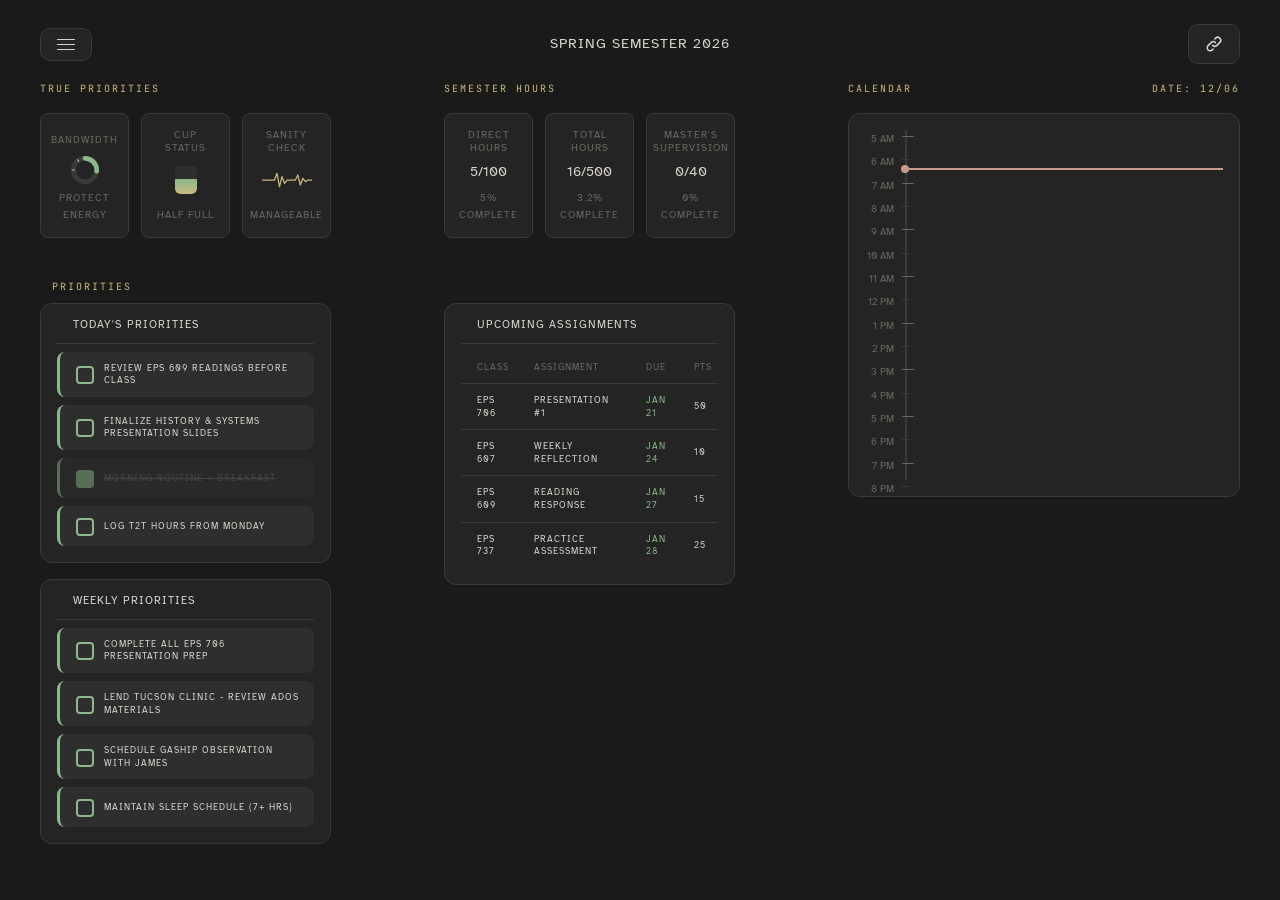
==== index.html @ 90d67e5c "Refactor to modular CSS/JS" ====
<!DOCTYPE html>
<html lang="en">
<head>
  <meta charset="UTF-8">
  <meta name="viewport" content="width=device-width, initial-scale=1.0">
  <title>Spring 2026 Dashboard</title>
  <link rel="preconnect" href="https://fonts.googleapis.com">
  <link rel="preconnect" href="https://fonts.gstatic.com" crossorigin>
  <link href="https://fonts.googleapis.com/css2?family=Atkinson+Hyperlegible:wght@400;700&family=JetBrains+Mono:wght@400;500&display=swap" rel="stylesheet">
  
  <!-- Modular CSS -->
  <link rel="stylesheet" href="css/variables.css">
  <link rel="stylesheet" href="css/base.css">
  <link rel="stylesheet" href="css/grid.css">
  <link rel="stylesheet" href="css/components.css">
  <link rel="stylesheet" href="css/calendar.css">
  <link rel="stylesheet" href="css/hours.css">
  <link rel="stylesheet" href="css/bandwidth.css">
</head>
<body>
  <div class="container">

    <!-- ==================== OVERVIEW PANEL ==================== -->
    <div id="overview" class="view-panel active">
      <div class="overview-grid">
        
        <!-- Row 1: Navigation -->
        <nav class="nav-container grid-overview-btn">
          <button class="hamburger-btn" id="menuBtn">
            <div class="hamburger-icon">
              <span></span>
              <span></span>
              <span></span>
            </div>
          </button>
          <div class="dropdown-menu" id="dropdownMenu">
            <button class="dropdown-item active" data-view="overview">Overview</button>
            <button class="dropdown-item" data-view="hours">T2T Log</button>
            <button class="dropdown-item" data-view="calendar">This Week</button>
            <button class="dropdown-item" data-view="semester">Full Semester</button>
            <button class="dropdown-item" data-view="deadlines">Deadlines</button>
            <button class="dropdown-item" data-view="bandwidth">Bandwidth</button>
          </div>
        </nav>

        <!-- Row 1: Header -->
        <div class="grid-header-info">
          <div class="header-title">Spring Semester 2026</div>
        </div>

        <!-- Row 1: Quick Links -->
        <div class="quick-links-container grid-quick-links">
          <button class="quick-links-btn" id="quickLinksBtn">
            <svg fill="none" stroke="currentColor" viewBox="0 0 24 24"><path stroke-linecap="round" stroke-linejoin="round" stroke-width="2" d="M13.828 10.172a4 4 0 00-5.656 0l-4 4a4 4 0 105.656 5.656l1.102-1.101m-.758-4.899a4 4 0 005.656 0l4-4a4 4 0 00-5.656-5.656l-1.1 1.1"></path></svg>
          </button>
          <div class="quick-links-dropdown" id="quickLinksDropdown">
            <a href="https://app.time2track.com/" target="_blank" class="quick-link-item">
              <svg fill="none" stroke="currentColor" viewBox="0 0 24 24"><path stroke-linecap="round" stroke-linejoin="round" stroke-width="2" d="M12 8v4l3 3m6-3a9 9 0 11-18 0 9 9 0 0118 0z"></path></svg>
              Time2Track
            </a>
            <a href="https://valt.ac.nau.edu/login" target="_blank" class="quick-link-item">
              <svg fill="none" stroke="currentColor" viewBox="0 0 24 24"><path stroke-linecap="round" stroke-linejoin="round" stroke-width="2" d="M15 10l4.553-2.276A1 1 0 0121 8.618v6.764a1 1 0 01-1.447.894L15 14M5 18h8a2 2 0 002-2V8a2 2 0 00-2-2H5a2 2 0 00-2 2v8a2 2 0 002 2z"></path></svg>
              Valt
            </a>
            <a href="https://in.nau.edu/lms/" target="_blank" class="quick-link-item">
              <svg fill="none" stroke="currentColor" viewBox="0 0 24 24"><path stroke-linecap="round" stroke-linejoin="round" stroke-width="2" d="M12 6.253v13m0-13C10.832 5.477 9.246 5 7.5 5S4.168 5.477 3 6.253v13C4.168 18.477 5.754 18 7.5 18s3.332.477 4.5 1.253m0-13C13.168 5.477 14.754 5 16.5 5c1.747 0 3.332.477 4.5 1.253v13C19.832 18.477 18.247 18 16.5 18c-1.746 0-3.332.477-4.5 1.253"></path></svg>
              Canvas
            </a>
            <a href="https://calendar.google.com/calendar/u/0/r" target="_blank" class="quick-link-item">
              <svg fill="none" stroke="currentColor" viewBox="0 0 24 24"><path stroke-linecap="round" stroke-linejoin="round" stroke-width="2" d="M8 7V3m8 4V3m-9 8h10M5 21h14a2 2 0 002-2V7a2 2 0 00-2-2H5a2 2 0 00-2 2v12a2 2 0 002 2z"></path></svg>
              Calendar
            </a>
          </div>
        </div>

        <!-- Row 2: True Priorities Label -->
        <div class="grid-priorities-label">
          <div class="priorities-label">True Priorities</div>
        </div>

        <!-- Row 3: True Priorities Cards -->
        <div class="grid-priorities-cards">
          <div class="stat-card">
            <div class="stat-label">Bandwidth</div>
            <div class="stat-content">
              <div class="bandwidth-donut">
                <svg viewBox="0 0 36 36">
                  <circle class="donut-bg" cx="18" cy="18" r="15"></circle>
                  <circle class="donut-fill low" cx="18" cy="18" r="15" stroke-dasharray="25, 100"></circle>
                  <line class="donut-tick-yellow" x1="18" y1="1" x2="18" y2="5" transform="rotate(0, 18, 18)"></line>
                  <line class="donut-tick-red" x1="18" y1="1" x2="18" y2="5" transform="rotate(54, 18, 18)"></line>
                </svg>
              </div>
            </div>
            <div class="stat-subtext">Protect energy</div>
          </div>
          <div class="stat-card">
            <div class="stat-label">Cup Status</div>
            <div class="stat-content">
              <div class="cup-container">
                <div class="cup-graphic">
                  <div class="cup-steam">
                    <div class="steam-line"></div>
                    <div class="steam-line"></div>
                    <div class="steam-line"></div>
                  </div>
                  <div class="cup-fill medium"></div>
                </div>
              </div>
            </div>
            <div class="stat-subtext">Half full</div>
          </div>
          <div class="stat-card">
            <div class="stat-label">Sanity Check</div>
            <div class="stat-content">
              <div class="pulse-container">
                <svg class="pulse-line stretched" viewBox="0 0 60 24">
                  <polyline class="pulse-path" points="0,12 10,12 15,12 18,4 21,20 24,8 27,16 30,12 35,12 40,12 43,6 46,18 49,10 52,14 55,12 60,12"></polyline>
                </svg>
              </div>
            </div>
            <div class="stat-subtext">Manageable</div>
          </div>
        </div>

        <!-- Calendar Label -->
        <div class="grid-calendar-label">
          <div class="priorities-label">Calendar</div>
        </div>

        <!-- Date Label (dynamic) -->
        <div class="grid-date-label">
          <div class="priorities-label" id="currentDateLabel">Date: --/--</div>
        </div>

        <!-- Calendar (dynamic events) -->
        <div class="grid-today-schedule today-schedule">
          <div class="timeline" id="calendarTimeline">
            <div class="time-slot major" style="top: 0%;"><span class="time-label">5 AM</span><div class="time-tick"></div></div>
            <div class="time-slot" style="top: 6.67%;"><span class="time-label">6 AM</span><div class="time-tick"></div></div>
            <div class="time-slot major" style="top: 13.33%;"><span class="time-label">7 AM</span><div class="time-tick"></div></div>
            <div class="time-slot" style="top: 20%;"><span class="time-label">8 AM</span><div class="time-tick"></div></div>
            <div class="time-slot major" style="top: 26.67%;"><span class="time-label">9 AM</span><div class="time-tick"></div></div>
            <div class="time-slot" style="top: 33.33%;"><span class="time-label">10 AM</span><div class="time-tick"></div></div>
            <div class="time-slot major" style="top: 40%;"><span class="time-label">11 AM</span><div class="time-tick"></div></div>
            <div class="time-slot" style="top: 46.67%;"><span class="time-label">12 PM</span><div class="time-tick"></div></div>
            <div class="time-slot major" style="top: 53.33%;"><span class="time-label">1 PM</span><div class="time-tick"></div></div>
            <div class="time-slot" style="top: 60%;"><span class="time-label">2 PM</span><div class="time-tick"></div></div>
            <div class="time-slot major" style="top: 66.67%;"><span class="time-label">3 PM</span><div class="time-tick"></div></div>
            <div class="time-slot" style="top: 73.33%;"><span class="time-label">4 PM</span><div class="time-tick"></div></div>
            <div class="time-slot major" style="top: 80%;"><span class="time-label">5 PM</span><div class="time-tick"></div></div>
            <div class="time-slot" style="top: 86.67%;"><span class="time-label">6 PM</span><div class="time-tick"></div></div>
            <div class="time-slot major" style="top: 93.33%;"><span class="time-label">7 PM</span><div class="time-tick"></div></div>
            <div class="time-slot" style="top: 100%;"><span class="time-label">8 PM</span><div class="time-tick"></div></div>
            <!-- Current time indicator -->
            <div class="current-time-indicator" id="currentTimeIndicator" style="display: none;">
              <div class="time-indicator-dot"></div>
              <div class="time-indicator-line"></div>
            </div>
            <!-- Events rendered dynamically -->
            <div id="calendarEvents"></div>
          </div>
        </div>

        <!-- Row 3: Semester Hours Label -->
        <div class="grid-hours-label">
          <div class="hours-label">Semester Hours</div>
        </div>

        <!-- Row 4: Semester Hours Cards -->
        <div class="grid-hours-cards">
          <div class="stat-card">
            <div class="stat-label">Direct Hours</div>
            <div class="stat-content">
              <div class="stat-value" id="directHoursValue">5/100</div>
            </div>
            <div class="stat-subtext">5% complete</div>
          </div>
          <div class="stat-card">
            <div class="stat-label">Total Hours</div>
            <div class="stat-content">
              <div class="stat-value" id="totalHoursValue">16/500</div>
            </div>
            <div class="stat-subtext">3.2% complete</div>
          </div>
          <div class="stat-card">
            <div class="stat-label">Master's Supervision</div>
            <div class="stat-content">
              <div class="stat-value" id="supervisionHoursValue">0/40</div>
            </div>
            <div class="stat-subtext">0% complete</div>
          </div>
        </div>

        <!-- Row 6: Priorities Section Label -->
        <div class="grid-priorities-section-label">
          <div class="priorities-section-label">PRIORITIES</div>
        </div>

        <!-- Row 7: Today's Priorities -->
        <div class="grid-today-priorities">
          <section class="section">
            <div class="section-header">
              <h2 class="section-title">Today's Priorities</h2>
            </div>
            <div class="priority-list">
              <div class="priority-item">
                <div class="priority-checkbox"></div>
                <div class="priority-text">Review EPS 609 readings before class</div>
              </div>
              <div class="priority-item">
                <div class="priority-checkbox"></div>
                <div class="priority-text">Finalize History & Systems presentation slides</div>
              </div>
              <div class="priority-item completed">
                <div class="priority-checkbox"></div>
                <div class="priority-text">Morning routine + breakfast</div>
              </div>
              <div class="priority-item">
                <div class="priority-checkbox"></div>
                <div class="priority-text">Log T2T hours from Monday</div>
              </div>
            </div>
          </section>
        </div>

        <!-- Row 7: Upcoming Assignments -->
        <div class="grid-upcoming">
          <section class="section">
            <div class="section-header">
              <h2 class="section-title">Upcoming Assignments</h2>
            </div>
            <table class="assignments-table">
              <thead>
                <tr>
                  <th>Class</th>
                  <th>Assignment</th>
                  <th>Due</th>
                  <th>Pts</th>
                </tr>
              </thead>
              <tbody>
                <tr>
                  <td><span class="assignment-class">EPS 706</span></td>
                  <td><span class="assignment-name">Presentation #1</span></td>
                  <td><span class="assignment-due">Jan 21</span></td>
                  <td><span class="assignment-points">50</span></td>
                </tr>
                <tr>
                  <td><span class="assignment-class">EPS 607</span></td>
                  <td><span class="assignment-name">Weekly Reflection</span></td>
                  <td><span class="assignment-due">Jan 24</span></td>
                  <td><span class="assignment-points">10</span></td>
                </tr>
                <tr>
                  <td><span class="assignment-class">EPS 609</span></td>
                  <td><span class="assignment-name">Reading Response</span></td>
                  <td><span class="assignment-due">Jan 27</span></td>
                  <td><span class="assignment-points">15</span></td>
                </tr>
                <tr>
                  <td><span class="assignment-class">EPS 737</span></td>
                  <td><span class="assignment-name">Practice Assessment</span></td>
                  <td><span class="assignment-due">Jan 28</span></td>
                  <td><span class="assignment-points">25</span></td>
                </tr>
              </tbody>
            </table>
          </section>
        </div>

        <!-- Row 8: Weekly Priorities -->
        <div class="grid-weekly">
          <section class="section">
            <div class="section-header">
              <h2 class="section-title">Weekly Priorities</h2>
            </div>
            <div class="priority-list">
              <div class="priority-item weekly">
                <div class="priority-checkbox weekly"></div>
                <div class="priority-text">Complete all EPS 706 presentation prep</div>
              </div>
              <div class="priority-item weekly">
                <div class="priority-checkbox weekly"></div>
                <div class="priority-text">LEND Tucson clinic - review ADOS materials</div>
              </div>
              <div class="priority-item weekly">
                <div class="priority-checkbox weekly"></div>
                <div class="priority-text">Schedule GAship observation with James</div>
              </div>
              <div class="priority-item weekly">
                <div class="priority-checkbox weekly"></div>
                <div class="priority-text">Maintain sleep schedule (7+ hrs)</div>
              </div>
            </div>
          </section>
        </div>

      </div>
    </div>

    <!-- ==================== HOURS PANEL ==================== -->
    <div id="hours" class="view-panel">
      <section class="section">
        <div class="section-header">
          <h2 class="section-title">Time2Track Hours Log</h2>
          <a href="https://app.time2track.com/" target="_blank" class="section-action">Open Time2Track →</a>
        </div>

        <div class="hours-summary">
          <div class="hours-stat">
            <div class="hours-stat-value">13.00</div>
            <div class="hours-stat-label">Total Hours</div>
          </div>
          <div class="hours-stat">
            <div class="hours-stat-value">1.00</div>
            <div class="hours-stat-label">Intervention</div>
          </div>
          <div class="hours-stat">
            <div class="hours-stat-value">7.00</div>
            <div class="hours-stat-label">Support</div>
          </div>
          <div class="hours-stat">
            <div class="hours-stat-value">4.00</div>
            <div class="hours-stat-label">Assessment</div>
          </div>
          <div class="hours-stat">
            <div class="hours-stat-value">1.00</div>
            <div class="hours-stat-label">Supervision Received</div>
          </div>
        </div>

        <div class="hours-table-section">
          <h3 class="hours-table-title">By Treatment Setting</h3>
          <table class="hours-table">
            <thead>
              <tr>
                <th>Setting</th>
                <th>Intervention</th>
                <th>Support</th>
                <th>Assessment</th>
                <th>Supervision</th>
                <th>Total</th>
              </tr>
            </thead>
            <tbody>
              <tr>
                <td>Private Practice</td>
                <td>1.00</td>
                <td>1.00</td>
                <td>0.00</td>
                <td>0.00</td>
                <td>2.00</td>
              </tr>
              <tr>
                <td>IHD, NAU</td>
                <td>0.00</td>
                <td>6.00</td>
                <td>4.00</td>
                <td>1.00</td>
                <td>11.00</td>
              </tr>
              <tr class="totals-row">
                <td>Totals</td>
                <td>1.00</td>
                <td>7.00</td>
                <td>4.00</td>
                <td>1.00</td>
                <td>13.00</td>
              </tr>
            </tbody>
          </table>
        </div>

        <div class="hours-table-section">
          <h3 class="hours-table-title">By Placement</h3>
          <table class="hours-table">
            <thead>
              <tr>
                <th>Placement</th>
                <th>Intervention</th>
                <th>Support</th>
                <th>Assessment</th>
                <th>Supervision</th>
                <th>Total</th>
              </tr>
            </thead>
            <tbody>
              <tr>
                <td>EPS 740 @ Wellness PSI</td>
                <td>1.00</td>
                <td>1.00</td>
                <td>0.00</td>
                <td>0.00</td>
                <td>2.00</td>
              </tr>
              <tr>
                <td>EPS 608 @ IHD</td>
                <td>0.00</td>
                <td>6.00</td>
                <td>4.00</td>
                <td>1.00</td>
                <td>11.00</td>
              </tr>
              <tr class="totals-row">
                <td>Totals</td>
                <td>1.00</td>
                <td>7.00</td>
                <td>4.00</td>
                <td>1.00</td>
                <td>13.00</td>
              </tr>
            </tbody>
          </table>
        </div>

        <div class="hours-detail-grid">
          <div class="hours-detail-card">
            <h4>Intervention (1.00 hrs)</h4>
            <ul>
              <li>Individual Therapy: 1.00</li>
            </ul>
          </div>
          <div class="hours-detail-card">
            <h4>Support (7.00 hrs)</h4>
            <ul>
              <li>Clinical Writing/Progress Notes: 0.50</li>
              <li>Psych Assessment Scoring/Interp: 4.00</li>
              <li>Reading/Research/Preparation: 2.50</li>
            </ul>
          </div>
          <div class="hours-detail-card">
            <h4>Assessment (4.00 hrs)</h4>
            <ul>
              <li>Psychodiagnostic Test Admin: 4.00</li>
            </ul>
          </div>
          <div class="hours-detail-card">
            <h4>Supervision Received (1.00 hrs)</h4>
            <ul>
              <li>Individual - Licensed Psychologist: 1.00</li>
            </ul>
          </div>
        </div>

        <div class="hours-tags">
          <h3 class="hours-table-title">Hours by Tag</h3>
          <div class="tag-chips">
            <span class="tag-chip">Bayley-4: 1.00 hrs</span>
            <span class="tag-chip">ADOS-2: 2.00 hrs</span>
          </div>
        </div>
      </section>
    </div>

    <!-- ==================== CALENDAR PANEL ==================== -->
    <div id="calendar" class="view-panel">
      <section class="section">
        <div class="section-header">
          <h2 class="section-title">Typical Week</h2>
        </div>
        <div class="schedule-week">
          <div class="schedule-day">
            <div class="day-label">Mon</div>
            <div class="schedule-item clinical">
              <div class="schedule-item-time">8:30a-1:30p</div>
              <div class="schedule-item-title">CHC w/ Sherri</div>
            </div>
            <div class="schedule-item">
              <div class="schedule-item-time">4-6:30p</div>
              <div class="schedule-item-title">EPS 607</div>
            </div>
          </div>
          <div class="schedule-day">
            <div class="day-label">Tue</div>
            <div class="schedule-item">
              <div class="schedule-item-time">12:45-3:15p</div>
              <div class="schedule-item-title">EPS 737</div>
            </div>
            <div class="schedule-item clinical">
              <div class="schedule-item-time">4-5p</div>
              <div class="schedule-item-title">Client Session</div>
            </div>
          </div>
          <div class="schedule-day">
            <div class="day-label">Wed</div>
            <div class="schedule-item">
              <div class="schedule-item-time">9-11:30a</div>
              <div class="schedule-item-title">EPS 609</div>
            </div>
            <div class="schedule-item clinical">
              <div class="schedule-item-time">11:30a-1p</div>
              <div class="schedule-item-title">CHC w/ Sherri</div>
            </div>
            <div class="schedule-item">
              <div class="schedule-item-time">4-6:30p</div>
              <div class="schedule-item-title">EPS 706</div>
            </div>
          </div>
          <div class="schedule-day">
            <div class="day-label">Thu</div>
            <div class="schedule-item clinical">
              <div class="schedule-item-time">2-5p</div>
              <div class="schedule-item-title">Private Clients Hold</div>
            </div>
            <div class="schedule-item">
              <div class="schedule-item-time">5:30-8p</div>
              <div class="schedule-item-title">EPS 740</div>
            </div>
          </div>
          <div class="schedule-day">
            <div class="day-label">Fri</div>
            <div class="schedule-item fellowship">
              <div class="schedule-item-time">1-4p</div>
              <div class="schedule-item-title">Arizona LEND</div>
            </div>
          </div>
        </div>
      </section>
    </div>

    <!-- ==================== SEMESTER PANEL ==================== -->
    <div id="semester" class="view-panel">
      <section class="section">
        <div class="section-header">
          <h2 class="section-title">Spring 2026 Full Semester</h2>
          <a href="https://calendar.google.com/calendar/u/0/r" target="_blank" class="section-action">Open Google Calendar →</a>
        </div>
        <div class="semester-calendar">
          
          <div class="semester-week">
            <div class="week-header">
              <span class="week-label">Week 1</span>
              <span class="week-dates">Jan 12-17</span>
            </div>
            <div class="week-events">
              <div class="event-chip">First week of classes</div>
            </div>
          </div>

          <div class="semester-week special">
            <div class="week-header">
              <span class="week-label">Week 2</span>
              <span class="week-dates">Jan 19-24</span>
            </div>
            <div class="week-events">
              <div class="event-chip clinical">Mon: EPS 308 w/ James 6:30p</div>
              <div class="event-chip meeting">Tue 20: Hold for supervisees 8a-12:30p</div>
              <div class="event-chip presentation">Wed 21: Presenting in History & Systems</div>
              <div class="event-chip clinical">Wed 21: Drive to Tucson 6:30p</div>
              <div class="event-chip fellowship">Thu 22: ASD COE Tucson 8a-12p</div>
              <div class="event-chip fellowship">Thu 22: Down Syndrome Clinic 1-5p</div>
              <div class="event-chip fellowship">Fri 23: Neonatal Clinic Tucson 10a-12p</div>
              <div class="event-chip fellowship">Sat 24: LEND Mandatory Clinic Tucson 8a-4p</div>
            </div>
          </div>

          <div class="semester-week">
            <div class="week-header">
              <span class="week-label">Week 3</span>
              <span class="week-dates">Jan 26-31</span>
            </div>
            <div class="week-events">
              <div class="event-chip meeting">Mon 26: GAship Observation w/ James 12:25-1:25p</div>
            </div>
          </div>

          <div class="semester-week">
            <div class="week-header">
              <span class="week-label">Week 4</span>
              <span class="week-dates">Feb 2-7</span>
            </div>
            <div class="week-events">
              <div class="event-chip presentation">Wed 4: Presenting in History & Systems 8a</div>
              <div class="event-chip meeting">Wed 4: Meeting w/ James & Team 10-11a</div>
            </div>
          </div>

          <div class="semester-week">
            <div class="week-header">
              <span class="week-label">Week 5</span>
              <span class="week-dates">Feb 9-14</span>
            </div>
            <div class="week-events">
              <div class="event-chip fellowship">Mon 9: ADOS-2 Evaluation @ IHD 8:30a-3:45p</div>
              <div class="event-chip presentation">Wed 11: Presenting in EPS 609 8-9a</div>
            </div>
          </div>

          <div class="semester-week special">
            <div class="week-header">
              <span class="week-label">Week 6</span>
              <span class="week-dates">Feb 16-21</span>
            </div>
            <div class="week-events">
              <div class="event-chip clinical">Sun 15: BLOCK for MAEMAE 8a-5p</div>
              <div class="event-chip meeting">Thu 19: GA Praxis Student Supervision 8a-1p</div>
              <div class="event-chip meeting">Fri 20: GA Praxis Student Supervision 8a-1p</div>
            </div>
          </div>

          <div class="semester-week">
            <div class="week-header">
              <span class="week-label">Week 7</span>
              <span class="week-dates">Feb 23-28</span>
            </div>
            <div class="week-events">
              <div class="event-chip">Regular week</div>
            </div>
          </div>

          <div class="semester-week">
            <div class="week-header">
              <span class="week-label">Week 8</span>
              <span class="week-dates">Mar 2-7</span>
            </div>
            <div class="week-events">
              <div class="event-chip fellowship">Mon 2: ADOS-2 Evaluation @ IHD 8:30a-3:45p</div>
              <div class="event-chip presentation">Wed 4: Presenting in History & Systems 8a</div>
              <div class="event-chip">Wed 4: No Class (609)</div>
              <div class="event-chip break">Fri 6: SPRING BREAK BEGINS</div>
            </div>
          </div>

          <div class="semester-week break">
            <div class="week-header">
              <span class="week-label">Week 9</span>
              <span class="week-dates">Mar 8-14</span>
            </div>
            <div class="week-events">
              <div class="event-chip break">• NAU SPRING BREAK •</div>
              <div class="event-chip meeting">Wed 11: James & Team Meeting 9-10a</div>
            </div>
          </div>

          <div class="semester-week">
            <div class="week-header">
              <span class="week-label">Week 10</span>
              <span class="week-dates">Mar 16-21</span>
            </div>
            <div class="week-events">
              <div class="event-chip">Classes resume</div>
            </div>
          </div>

          <div class="semester-week">
            <div class="week-header">
              <span class="week-label">Week 11</span>
              <span class="week-dates">Mar 23-28</span>
            </div>
            <div class="week-events">
              <div class="event-chip">Regular week</div>
            </div>
          </div>

          <div class="semester-week special">
            <div class="week-header">
              <span class="week-label">Week 12</span>
              <span class="week-dates">Mar 30 – Apr 4</span>
            </div>
            <div class="week-events">
              <div class="event-chip fellowship">Tue 31: POTENTIAL Day @ Capital (Phoenix) 8a-5p</div>
            </div>
          </div>

          <div class="semester-week special">
            <div class="week-header">
              <span class="week-label">Week 13</span>
              <span class="week-dates">Apr 6-11</span>
            </div>
            <div class="week-events">
              <div class="event-chip fellowship">Mon 6: ADOS-2 Evaluation @ IHD 8:30a-3:45p</div>
              <div class="event-chip fellowship">Tue 7: POTENTIAL Day @ Capital (Phoenix) 8a-5p</div>
              <div class="event-chip">Wed 8: No Class (609)</div>
            </div>
          </div>

          <div class="semester-week">
            <div class="week-header">
              <span class="week-label">Week 14</span>
              <span class="week-dates">Apr 13-18</span>
            </div>
            <div class="week-events">
              <div class="event-chip">Regular week</div>
            </div>
          </div>

          <div class="semester-week">
            <div class="week-header">
              <span class="week-label">Week 15</span>
              <span class="week-dates">Apr 20-25</span>
            </div>
            <div class="week-events">
              <div class="event-chip deadline">Tue 21: EPS 737 Comprehensive Report DUE</div>
              <div class="event-chip deadline">Tue 21: EPS 737 Oral Feedback Video DUE</div>
            </div>
          </div>

          <div class="semester-week">
            <div class="week-header">
              <span class="week-label">Week 16</span>
              <span class="week-dates">Apr 27 – May 2</span>
            </div>
            <div class="week-events">
              <div class="event-chip">Last week of regular classes</div>
            </div>
          </div>

          <div class="semester-week">
            <div class="week-header">
              <span class="week-label">Week 17</span>
              <span class="week-dates">May 4-9</span>
            </div>
            <div class="week-events">
              <div class="event-chip fellowship">Mon 4: ADOS-2 Evaluation @ IHD + Block IHD</div>
              <div class="event-chip">Finals week</div>
            </div>
          </div>

          <div class="semester-week">
            <div class="week-header">
              <span class="week-label">Week 18</span>
              <span class="week-dates">May 11-16</span>
            </div>
            <div class="week-events">
              <div class="event-chip">Final exams / Semester ends May 8</div>
            </div>
          </div>

        </div>
      </section>
    </div>

    <!-- ==================== DEADLINES PANEL ==================== -->
    <div id="deadlines" class="view-panel">
      <section class="section">
        <div class="section-header">
          <h2 class="section-title">Upcoming Deadlines & Key Dates</h2>
        </div>
        <div class="deadline-item">
          <div class="deadline-date">
            <div class="deadline-day">21</div>
            <div class="deadline-month">JAN</div>
          </div>
          <div class="deadline-info">
            <div class="deadline-title">Presenting in History & Systems</div>
            <div class="deadline-course">EPS 706</div>
          </div>
        </div>
        <div class="deadline-item">
          <div class="deadline-date">
            <div class="deadline-day">24</div>
            <div class="deadline-month">JAN</div>
          </div>
          <div class="deadline-info">
            <div class="deadline-title">LEND Mandatory Clinic - Tucson</div>
            <div class="deadline-course">Arizona LEND</div>
          </div>
        </div>
        <div class="deadline-item">
          <div class="deadline-date">
            <div class="deadline-day">26</div>
            <div class="deadline-month">JAN</div>
          </div>
          <div class="deadline-info">
            <div class="deadline-title">GAship Observation w/ James</div>
            <div class="deadline-course">GA Position</div>
          </div>
        </div>
        <div class="deadline-item">
          <div class="deadline-date">
            <div class="deadline-day">4</div>
            <div class="deadline-month">FEB</div>
          </div>
          <div class="deadline-info">
            <div class="deadline-title">Presenting in History & Systems</div>
            <div class="deadline-course">EPS 706</div>
          </div>
        </div>
        <div class="deadline-item">
          <div class="deadline-date">
            <div class="deadline-day">11</div>
            <div class="deadline-month">FEB</div>
          </div>
          <div class="deadline-info">
            <div class="deadline-title">Presenting in Cognition & Affect</div>
            <div class="deadline-course">EPS 609</div>
          </div>
        </div>
        <div class="deadline-item">
          <div class="deadline-date">
            <div class="deadline-day">4</div>
            <div class="deadline-month">MAR</div>
          </div>
          <div class="deadline-info">
            <div class="deadline-title">Presenting in History & Systems</div>
            <div class="deadline-course">EPS 706</div>
          </div>
        </div>
        <div class="deadline-item">
          <div class="deadline-date">
            <div class="deadline-day">21</div>
            <div class="deadline-month">APR</div>
          </div>
          <div class="deadline-info">
            <div class="deadline-title">Comprehensive Report + Oral Feedback Video</div>
            <div class="deadline-course">EPS 737</div>
          </div>
        </div>
      </section>
    </div>

    <!-- ==================== BANDWIDTH PANEL ==================== -->
    <div id="bandwidth" class="view-panel">
      <section class="section">
        <div class="section-header">
          <h2 class="section-title">Self-Care & Bandwidth</h2>
        </div>
        <div class="bandwidth-grid">
          <div class="gauge-container">
            <div class="gauge">
              <div class="gauge-value">
                <div class="gauge-number" id="bandwidthScore">-</div>
                <div class="gauge-label">of 10</div>
              </div>
            </div>
            <div class="gauge-title">Current Bandwidth</div>
          </div>
          <div class="metrics-list">
            <div class="metric-row">
              <div class="metric-label">
                <div class="metric-icon">•</div>
                <span>Avg Sleep</span>
              </div>
              <div class="metric-value" id="avgSleepValue" style="color: var(--accent-teal);">- hrs</div>
            </div>
            <div class="metric-row">
              <div class="metric-label">
                <div class="metric-icon">•</div>
                <span>Exercise Days</span>
              </div>
              <div class="metric-value" id="exerciseDaysValue" style="color: var(--accent-sage);">- / 7</div>
            </div>
            <div class="metric-row">
              <div class="metric-label">
                <div class="metric-icon">•</div>
                <span>Social Time</span>
              </div>
              <div class="metric-value" style="color: var(--accent-gold);">- hrs</div>
            </div>
            <div class="metric-row">
              <div class="metric-label">
                <div class="metric-icon">•</div>
                <span>Morning Mandatories</span>
              </div>
              <div class="metric-value" style="color: var(--accent-coral);">- / 7</div>
            </div>
          </div>
        </div>
      </section>
    </div>

  </div>

  <!-- Modular JS -->
  <script type="module" src="js/app.js"></script>
</body>
</html>
---- css/variables.css ----
/* ==============================================
   DESIGN TOKENS - Spring 2026 Dashboard
   Last updated: 2026-01-19
   ============================================== */

:root {
  /* Warm, low-contrast dark theme */
  --bg-primary: #1a1a1a;
  --bg-secondary: #242424;
  --bg-tertiary: #2e2e2e;
  --bg-hover: #383838;
  
  /* Muted, warm accent colors */
  --accent-teal: #7eb8c9;
  --accent-sage: #8cb88c;
  --accent-gold: #c9b87e;
  --accent-coral: #c99b8c;
  --accent-purple: #b0a0c9;
  
  /* Softer text - cream instead of white */
  --text-primary: #d8d4cc;
  --text-secondary: #9a9890;
  --text-muted: #6b6860;
  
  --border-color: #3a3a38;
  
  /* Typography */
  --font-primary: 'Atkinson Hyperlegible', sans-serif;
  --font-mono: 'JetBrains Mono', monospace;
  
  /* Spacing */
  --spacing-xs: 4px;
  --spacing-sm: 8px;
  --spacing-md: 12px;
  --spacing-lg: 16px;
  --spacing-xl: 24px;
  
  /* Border radius */
  --radius-sm: 4px;
  --radius-md: 8px;
  --radius-lg: 10px;
  --radius-xl: 12px;
}
---- css/base.css ----
/* ==============================================
   BASE STYLES - Reset, Body, Container
   ============================================== */

* {
  margin: 0;
  padding: 0;
  box-sizing: border-box;
}

body {
  font-family: var(--font-primary);
  background: var(--bg-primary);
  color: var(--text-primary);
  min-height: 100vh;
  line-height: 1.7;
  font-size: 16px;
}

.container {
  max-width: 100%;
  margin: 0 auto;
  padding: 24px 40px;
  min-height: 100vh;
  position: relative;
}

/* View Panels */
.view-panel {
  display: none;
}

.view-panel.active {
  display: block;
}

/* Two Column Layout */
.two-column {
  display: grid;
  grid-template-columns: 2fr 1fr;
  gap: 24px;
}

/* Section Base */
.section {
  background: var(--bg-secondary);
  border: 1px solid var(--border-color);
  border-radius: var(--radius-xl);
  padding: 12px 16px 16px 16px;
}

.section-header {
  display: flex;
  justify-content: flex-start;
  align-items: center;
  margin-bottom: 8px;
  padding-bottom: 8px;
  padding-left: 16px;
  border-bottom: 1px solid var(--border-color);
}

.section-title {
  font-family: var(--font-primary);
  font-size: 11px;
  font-weight: 400;
  text-transform: uppercase;
  letter-spacing: 1px;
  color: var(--text-primary);
}

.section-action {
  font-size: 13px;
  color: var(--accent-teal);
  text-decoration: none;
  font-weight: 700;
  transition: color 0.3s;
}

.section-action:hover {
  color: var(--accent-sage);
}

/* Responsive */
@media (max-width: 1000px) {
  .two-column {
    grid-template-columns: 1fr;
  }
}

@media (max-width: 768px) {
  .container {
    padding: 16px;
  }
}
---- css/grid.css ----
/* ==============================================
   GRID LAYOUT - 12-Column System
   
   LAYOUT DIAGRAM (locked 2026-01-19):
   ┌───────────────┬─────────────────────────────────────────┬───────────────┐
   │ Row 1:        │ Header Info                             │ Quick Links   │
   │ Overview Btn  │ (cols 5-8)                              │ (col 12)      │
   │ (cols 1-2)    │                                         │               │
   ├───────────────┴─────────────────────────────────────────┼───────────────┤
   │ Row 2: True Priorities Label (cols 1-3)                 │ Calendar      │
   ├─────────────────────────────────────────────────────────┤ Label (9-11)  │
   │ Row 3: True Priorities Cards (cols 1-3)                 │ Date (12)     │
   ├─────────────────────────────────────────────────────────┼───────────────┤
   │ Row 2: Semester Hours Label (cols 5-7)                  │ Calendar      │
   ├─────────────────────────────────────────────────────────┤ (cols 9-12)   │
   │ Row 3: Semester Hours Cards (cols 5-7)                  │ spans         │
   ├───────────────────────────┬─────────────────────────────┤ rows 3-9      │
   │ Row 6: PRIORITIES Label   │                             │               │
   ├───────────────────────────┼─────────────────────────────┤               │
   │ Row 7: Today's Priorities │ Upcoming Assignments        │               │
   │ (cols 1-3)                │ (cols 5-7)                  │               │
   ├───────────────────────────┴─────────────────────────────┼───────────────┤
   │ Row 8: Weekly Priorities (cols 1-3)                     │               │
   └─────────────────────────────────────────────────────────┴───────────────┘
   
   TO MOVE ELEMENTS: Change grid-column and grid-row values
   Example: grid-column: 1 / 4 means columns 1-3
            grid-row: 2 / 8 means rows 2-7
   ============================================== */

.overview-grid {
  display: grid;
  grid-template-columns: repeat(12, 1fr);
  grid-template-rows: auto auto auto auto auto auto auto auto;
  gap: 12px;
  row-gap: 16px;
}

/* ROW 1: Navigation bar */
.grid-overview-btn { 
  grid-column: 1 / 3; 
  grid-row: 1;
  align-self: center;
}

.grid-header-info {
  grid-column: 5 / 9;
  grid-row: 1;
  display: flex;
  align-items: center;
  justify-content: center;
  white-space: nowrap;
}

.grid-quick-links { 
  grid-column: 12 / 13; 
  grid-row: 1;
  justify-self: end;
  align-self: center;
}

/* ROW 2-3: True Priorities */
.grid-priorities-label { 
  grid-column: 1 / 4; 
  grid-row: 2; 
  align-self: start; 
}

.grid-priorities-cards { 
  grid-column: 1 / 4; 
  grid-row: 3; 
  display: grid; 
  grid-template-columns: repeat(3, 1fr); 
  gap: 12px; 
}

/* ROW 2-3: Semester Hours */
.grid-hours-label { 
  grid-column: 5 / 8; 
  grid-row: 2; 
  align-self: start; 
}

.grid-hours-cards { 
  grid-column: 5 / 8; 
  grid-row: 3; 
  display: grid; 
  grid-template-columns: repeat(3, 1fr); 
  gap: 12px; 
}

/* CALENDAR - cols 9-12, rows 2-9 */
.grid-calendar-label { 
  grid-column: 9 / 12; 
  grid-row: 2; 
  align-self: start; 
}

.grid-date-label { 
  grid-column: 12 / 13; 
  grid-row: 2; 
  align-self: start; 
  justify-self: end; 
}

.grid-today-schedule { 
  grid-column: 9 / 13; 
  grid-row: 3 / 10;
}

/* ROW 6: Priorities Section Label */
.grid-priorities-section-label { 
  grid-column: 1 / 4; 
  grid-row: 6; 
  align-self: start; 
  margin-top: -8px; 
}

/* ROW 7: Today's Priorities + Upcoming */
.grid-today-priorities { 
  grid-column: 1 / 4; 
  grid-row: 7; 
  margin-top: -8px; 
}

.grid-upcoming { 
  grid-column: 5 / 8; 
  grid-row: 7 / 9; 
  margin-top: -8px; 
}

/* ROW 8: Weekly */
.grid-weekly { 
  grid-column: 1 / 4; 
  grid-row: 8; 
}
---- css/components.css ----
/* ==============================================
   COMPONENTS - Buttons, Cards, Dropdowns, Labels
   ============================================== */

/* Header */
.header-title {
  font-family: var(--font-primary);
  font-size: 14px;
  font-weight: 400;
  text-transform: uppercase;
  letter-spacing: 1px;
  color: var(--text-primary);
}

.header-meta-inline {
  display: flex;
  gap: 16px;
  font-size: 12px;
  color: var(--text-secondary);
}

/* Section Labels */
.priorities-label, 
.hours-label, 
.priorities-section-label {
  font-family: var(--font-mono);
  font-size: 10px;
  color: var(--accent-gold);
  letter-spacing: 2px;
  text-transform: uppercase;
  display: flex;
  align-items: center;
  gap: 8px;
}

.priorities-section-label {
  padding-left: 12px;
}

/* Hamburger Menu */
.nav-container {
  position: relative;
}

.hamburger-btn {
  display: flex;
  align-items: center;
  gap: 12px;
  padding: 10px 16px;
  background: var(--bg-secondary);
  border: 1px solid var(--border-color);
  border-radius: var(--radius-lg);
  color: var(--text-primary);
  font-size: 15px;
  font-weight: 700;
  cursor: pointer;
  transition: all 0.3s ease;
}

.hamburger-btn:hover {
  background: var(--bg-tertiary);
  border-color: var(--accent-teal);
}

.hamburger-icon {
  display: flex;
  flex-direction: column;
  gap: 4px;
  width: 18px;
}

.hamburger-icon span {
  display: block;
  height: 1px;
  background: var(--text-primary);
  border-radius: 1px;
  transition: all 0.3s ease;
}

.hamburger-btn.open .hamburger-icon span:nth-child(1) {
  transform: rotate(45deg) translate(4px, 4px);
}

.hamburger-btn.open .hamburger-icon span:nth-child(2) {
  opacity: 0;
}

.hamburger-btn.open .hamburger-icon span:nth-child(3) {
  transform: rotate(-45deg) translate(4px, -4px);
}

/* Dropdown Menu */
.dropdown-menu {
  position: absolute;
  top: calc(100% + 8px);
  left: 0;
  min-width: 220px;
  background: var(--bg-secondary);
  border: 1px solid var(--border-color);
  border-radius: var(--radius-lg);
  padding: 8px;
  opacity: 0;
  visibility: hidden;
  transform: translateY(-10px);
  transition: all 0.2s ease;
  z-index: 100;
  box-shadow: 0 8px 24px rgba(0, 0, 0, 0.3);
}

.dropdown-menu.open {
  opacity: 1;
  visibility: visible;
  transform: translateY(0);
}

.dropdown-item {
  display: block;
  width: 100%;
  padding: 12px 16px;
  background: transparent;
  border: none;
  border-radius: 6px;
  color: var(--text-secondary);
  font-size: 14px;
  font-weight: 700;
  text-align: left;
  cursor: pointer;
  transition: all 0.2s ease;
}

.dropdown-item:hover {
  background: var(--bg-tertiary);
  color: var(--text-primary);
}

.dropdown-item.active {
  background: var(--accent-teal);
  color: var(--bg-primary);
}

/* Quick Links Dropdown */
.quick-links-container {
  position: relative;
}

.quick-links-btn {
  display: flex;
  align-items: center;
  gap: 10px;
  padding: 10px 16px;
  background: var(--bg-secondary);
  border: 1px solid var(--border-color);
  border-radius: var(--radius-lg);
  color: var(--text-primary);
  font-size: 14px;
  font-weight: 700;
  cursor: pointer;
  transition: all 0.3s ease;
}

.quick-links-btn:hover {
  background: var(--bg-tertiary);
  border-color: var(--accent-sage);
}

.quick-links-btn svg {
  width: 18px;
  height: 18px;
  stroke-width: 1.5;
}

.quick-links-dropdown {
  position: absolute;
  top: calc(100% + 8px);
  right: 0;
  min-width: 180px;
  background: var(--bg-secondary);
  border: 1px solid var(--border-color);
  border-radius: var(--radius-lg);
  padding: 8px;
  opacity: 0;
  visibility: hidden;
  transform: translateY(-10px);
  transition: all 0.2s ease;
  z-index: 100;
  box-shadow: 0 8px 24px rgba(0, 0, 0, 0.3);
}

.quick-links-dropdown.open {
  opacity: 1;
  visibility: visible;
  transform: translateY(0);
}

.quick-link-item {
  display: flex;
  align-items: center;
  gap: 10px;
  padding: 10px 14px;
  color: var(--text-secondary);
  text-decoration: none;
  border-radius: 6px;
  font-size: 13px;
  font-weight: 500;
  transition: all 0.2s ease;
}

.quick-link-item:hover {
  background: var(--bg-tertiary);
  color: var(--text-primary);
}

.quick-link-item svg {
  width: 16px;
  height: 16px;
  flex-shrink: 0;
}

/* Stat Cards */
.stat-card {
  background: var(--bg-secondary);
  border: 1px solid var(--border-color);
  border-radius: var(--radius-md);
  padding: 14px 12px;
  transition: all 0.3s ease;
  display: flex;
  flex-direction: column;
  align-items: center;
  justify-content: space-between;
  text-align: center;
  min-height: 125px;
  min-width: 0;
  overflow: hidden;
}

.stat-card:hover {
  background: var(--bg-tertiary);
}

.stat-label {
  font-size: 10px;
  text-transform: uppercase;
  letter-spacing: 1px;
  color: var(--text-muted);
  line-height: 1.3;
  min-height: 22px;
  display: flex;
  align-items: center;
  justify-content: center;
}

.stat-content {
  display: flex;
  align-items: center;
  justify-content: center;
  min-height: 24px;
}

.stat-value {
  font-family: var(--font-primary);
  font-size: 14px;
  font-weight: 400;
  color: var(--text-primary);
}

.stat-subtext {
  font-size: 10px;
  text-transform: uppercase;
  letter-spacing: 1px;
  color: var(--text-muted);
}

/* Course/Fellowship Cards */
.card-grid {
  display: grid;
  grid-template-columns: repeat(2, 1fr);
  gap: 12px;
}

.card {
  background: var(--bg-tertiary);
  border: 1px solid var(--border-color);
  border-radius: var(--radius-lg);
  padding: 16px;
  transition: all 0.3s ease;
  position: relative;
  overflow: hidden;
  cursor: pointer;
}

.card::before {
  content: '';
  position: absolute;
  top: 0;
  left: 0;
  width: 100%;
  height: 3px;
}

.card:nth-child(1)::before { background: var(--accent-teal); }
.card:nth-child(2)::before { background: var(--accent-coral); }
.card:nth-child(3)::before { background: var(--accent-gold); }
.card:nth-child(4)::before { background: var(--accent-sage); }
.card:nth-child(5)::before { background: var(--accent-purple); }

.card:hover {
  background: var(--bg-hover);
  border-color: var(--accent-teal);
}

.card-code {
  font-family: var(--font-mono);
  font-size: 15px;
  font-weight: 700;
  color: var(--text-primary);
  margin-bottom: 4px;
}

.card-name {
  font-size: 13px;
  color: var(--text-secondary);
  margin-bottom: 10px;
  line-height: 1.4;
}

.card-meta {
  display: flex;
  gap: 12px;
  font-size: 12px;
  color: var(--text-muted);
}

/* Fellowship cards */
.fellowship-grid .card:nth-child(1)::before { background: var(--accent-purple); }
.fellowship-grid .card:nth-child(2)::before { background: var(--accent-gold); }
.fellowship-grid .card:nth-child(3)::before { background: var(--accent-coral); }

/* Priority Items */
.priority-list {
  display: flex;
  flex-direction: column;
  gap: 8px;
}

.priority-item {
  display: flex;
  align-items: center;
  justify-content: flex-start;
  gap: 10px;
  padding: 10px 12px 10px 16px;
  background: var(--bg-tertiary);
  border-radius: var(--radius-md);
  border-left: 3px solid var(--accent-sage);
  text-align: left;
}

.priority-item.completed {
  opacity: 0.5;
  border-left-color: var(--accent-sage);
}

.priority-checkbox {
  width: 18px;
  height: 18px;
  border: 2px solid var(--accent-sage);
  border-radius: var(--radius-sm);
  flex-shrink: 0;
  margin-top: 2px;
}

.priority-item.completed .priority-checkbox {
  background: var(--accent-sage);
  border-color: var(--accent-sage);
}

.priority-item.weekly {
  border-left-color: var(--accent-sage);
}

.priority-checkbox.weekly {
  border-color: var(--accent-sage);
}

.priority-text {
  font-size: 9px;
  font-weight: 400;
  text-transform: uppercase;
  letter-spacing: 1px;
  color: var(--text-primary);
  line-height: 1.4;
}

.priority-item.completed .priority-text {
  text-decoration: line-through;
  color: var(--text-muted);
}

/* Assignments Table */
.assignments-table {
  width: 100%;
  border-collapse: collapse;
}

.assignments-table th {
  text-align: left;
  font-family: var(--font-primary);
  font-size: 9px;
  text-transform: uppercase;
  letter-spacing: 1px;
  color: var(--text-muted);
  padding: 8px 6px 8px 16px;
  border-bottom: 1px solid var(--border-color);
  font-weight: 400;
}

.assignments-table td {
  padding: 10px 6px 10px 16px;
  font-size: 9px;
  font-weight: 400;
  text-transform: uppercase;
  letter-spacing: 1px;
  line-height: 1.4;
  color: var(--text-primary);
  border-bottom: 1px solid var(--border-color);
  vertical-align: middle;
  text-align: left;
}

.assignments-table tr:last-child td {
  border-bottom: none;
}

.assignment-class {
  font-size: 9px;
  font-weight: 400;
  color: var(--text-primary);
}

.assignment-name {
  font-weight: 400;
  color: var(--text-primary);
}

.assignment-due {
  font-size: 9px;
  font-weight: 400;
  color: var(--accent-sage);
}

.assignment-points {
  font-size: 9px;
  font-weight: 400;
  color: var(--text-primary);
}

/* Deadlines */
.deadline-item {
  display: flex;
  gap: 14px;
  padding: 14px 0;
  border-bottom: 1px solid var(--border-color);
}

.deadline-item:last-child {
  border-bottom: none;
  padding-bottom: 0;
}

.deadline-item:first-child {
  padding-top: 0;
}

.deadline-date {
  text-align: center;
  min-width: 48px;
}

.deadline-day {
  font-size: 22px;
  font-weight: 700;
  color: var(--accent-coral);
  line-height: 1;
  font-family: var(--font-mono);
}

.deadline-month {
  font-size: 10px;
  text-transform: uppercase;
  letter-spacing: 1px;
  color: var(--text-muted);
}

.deadline-info {
  flex: 1;
}

.deadline-title {
  font-weight: 700;
  color: var(--text-primary);
  margin-bottom: 2px;
  font-size: 14px;
}

.deadline-course {
  font-size: 12px;
  color: var(--text-muted);
}

/* Quick Links Grid */
.link-grid {
  display: grid;
  grid-template-columns: repeat(2, 1fr);
  gap: 10px;
}

.quick-link {
  display: flex;
  align-items: center;
  gap: 8px;
  padding: 12px;
  background: var(--bg-tertiary);
  border: 1px solid var(--border-color);
  border-radius: var(--radius-md);
  text-decoration: none;
  color: var(--text-secondary);
  font-size: 13px;
  font-weight: 700;
  transition: all 0.3s ease;
}

.quick-link:hover {
  background: var(--accent-teal);
  color: var(--bg-primary);
  border-color: var(--accent-teal);
}

.quick-link svg {
  width: 18px;
  height: 18px;
  opacity: 0.7;
}

.quick-link:hover svg {
  opacity: 1;
}

/* Responsive */
@media (max-width: 768px) {
  .card-grid {
    grid-template-columns: 1fr;
  }
}
---- css/calendar.css ----
/* ==============================================
   CALENDAR - Timeline, Events, Time Indicator
   ============================================== */

.today-schedule {
  background: var(--bg-secondary);
  border: 1px solid var(--border-color);
  border-radius: var(--radius-xl);
  padding: 16px;
  height: fit-content;
}

.schedule-header {
  font-size: 14px;
  font-weight: 700;
  color: var(--text-primary);
  margin-bottom: 12px;
  padding-bottom: 8px;
  border-bottom: 1px solid var(--border-color);
}

/* Timeline */
.timeline {
  position: relative;
  height: 350px;
  border-left: 2px solid var(--border-color);
  margin-left: 40px;
}

.time-slot {
  position: absolute;
  left: -45px;
  display: flex;
  align-items: flex-start;
  width: calc(100% + 45px);
}

.time-label {
  font-family: var(--font-primary);
  font-size: 10px;
  color: var(--text-muted);
  width: 40px;
  text-align: right;
  padding-right: 8px;
}

.time-tick {
  width: 8px;
  height: 1px;
  background: var(--border-color);
  margin-top: 6px;
}

.time-slot.major .time-tick {
  width: 12px;
  background: var(--text-muted);
}

/* Events */
.schedule-event {
  position: absolute;
  left: 20px;
  right: 10px;
  background: var(--bg-tertiary);
  border-left: 3px solid var(--text-muted);
  border-radius: var(--radius-sm);
  padding: 6px 10px;
  font-size: 12px;
  color: var(--text-secondary);
  overflow: hidden;
}

.schedule-event.class { border-left-color: var(--text-muted); }
.schedule-event.clinical { border-left-color: var(--accent-teal); }
.schedule-event.fellowship { border-left-color: var(--accent-purple); }
.schedule-event.meeting { border-left-color: var(--accent-gold); }
.schedule-event.personal { border-left-color: var(--accent-sage); }
.schedule-event.default { border-left-color: var(--text-secondary); }

.event-time {
  font-family: var(--font-primary);
  font-size: 10px;
  font-weight: 400;
  text-transform: uppercase;
  letter-spacing: 1px;
  color: var(--text-muted);
}

.event-title {
  font-family: var(--font-primary);
  font-size: 10px;
  font-weight: 400;
  text-transform: uppercase;
  letter-spacing: 1px;
  color: var(--text-primary);
}

/* Current Time Indicator */
.current-time-indicator {
  position: absolute;
  left: -6px;
  right: 0;
  z-index: 10;
  display: flex;
  align-items: center;
}

.time-indicator-dot {
  width: 8px;
  height: 8px;
  background: var(--accent-coral);
  border-radius: 50%;
  flex-shrink: 0;
}

.time-indicator-line {
  height: 2px;
  background: var(--accent-coral);
  flex-grow: 1;
}

/* Weekly Schedule View */
.schedule-week {
  display: grid;
  grid-template-columns: repeat(5, 1fr);
  gap: 10px;
}

.schedule-day {
  text-align: center;
}

.day-label {
  font-size: 12px;
  font-weight: 700;
  text-transform: uppercase;
  letter-spacing: 1px;
  color: var(--text-muted);
  padding: 8px;
  border-bottom: 2px solid var(--border-color);
  margin-bottom: 8px;
}

.day-label.today {
  color: var(--accent-teal);
  border-bottom-color: var(--accent-teal);
}

.schedule-item {
  background: var(--bg-tertiary);
  border-radius: 6px;
  padding: 8px 6px;
  margin-bottom: 6px;
  font-size: 11px;
  border-left: 3px solid var(--accent-teal);
  text-align: left;
}

.schedule-item.clinical { border-left-color: var(--accent-coral); }
.schedule-item.meeting { border-left-color: var(--accent-gold); }
.schedule-item.fellowship { border-left-color: var(--accent-purple); }

.schedule-item-time {
  font-family: var(--font-primary);
  font-size: 10px;
  font-weight: 400;
  text-transform: uppercase;
  letter-spacing: 1px;
  color: var(--text-muted);
  margin-bottom: 2px;
}

.schedule-item-title {
  font-family: var(--font-primary);
  font-size: 12px;
  font-weight: 400;
  text-transform: uppercase;
  letter-spacing: 1px;
  color: var(--text-primary);
  line-height: 1.3;
}

/* Semester Calendar */
.semester-calendar {
  display: flex;
  flex-direction: column;
  gap: 12px;
}

.semester-week {
  background: var(--bg-tertiary);
  border: 1px solid var(--border-color);
  border-radius: var(--radius-lg);
  padding: 14px 18px;
  transition: all 0.3s ease;
}

.semester-week:hover {
  border-color: var(--accent-teal);
}

.semester-week.special {
  border-left: 4px solid var(--accent-gold);
}

.semester-week.break {
  border-left: 4px solid var(--accent-sage);
  background: rgba(140, 184, 140, 0.1);
}

.week-header {
  display: flex;
  justify-content: space-between;
  align-items: center;
  margin-bottom: 10px;
}

.week-label {
  font-family: var(--font-mono);
  font-size: 13px;
  font-weight: 700;
  color: var(--accent-teal);
}

.week-dates {
  font-size: 14px;
  font-weight: 700;
  color: var(--text-primary);
}

.week-events {
  display: flex;
  flex-wrap: wrap;
  gap: 8px;
}

.event-chip {
  background: var(--bg-secondary);
  border: 1px solid var(--border-color);
  border-radius: 6px;
  padding: 6px 10px;
  font-size: 12px;
  color: var(--text-secondary);
}

.event-chip.clinical {
  border-left: 3px solid var(--accent-coral);
}

.event-chip.fellowship {
  border-left: 3px solid var(--accent-purple);
}

.event-chip.presentation {
  border-left: 3px solid var(--accent-teal);
  background: rgba(126, 184, 201, 0.15);
}

.event-chip.meeting {
  border-left: 3px solid var(--accent-gold);
}

.event-chip.deadline {
  border-left: 3px solid var(--accent-coral);
  background: rgba(201, 155, 140, 0.15);
  font-weight: 700;
}

.event-chip.break {
  border-left: 3px solid var(--accent-sage);
  background: rgba(140, 184, 140, 0.2);
  font-weight: 700;
}

/* Responsive */
@media (max-width: 768px) {
  .schedule-week {
    grid-template-columns: repeat(3, 1fr);
  }
}
---- css/hours.css ----
/* ==============================================
   HOURS TRACKING - T2T, Progress Bars, Tables
   ============================================== */

/* Hours Gantt Section */
.hours-gantt-section {
  margin-bottom: 16px;
}

/* Tracker Items */
.tracker-item {
  margin-bottom: 18px;
}

.tracker-item:last-child {
  margin-bottom: 0;
}

.tracker-header {
  display: flex;
  justify-content: space-between;
  margin-bottom: 8px;
}

.tracker-label {
  font-size: 13px;
  font-weight: 700;
  color: var(--text-secondary);
}

.tracker-value {
  font-size: 13px;
  font-weight: 700;
  color: var(--text-primary);
  font-family: var(--font-mono);
}

/* Progress Bar */
.progress-bar {
  height: 8px;
  background: var(--bg-primary);
  border-radius: var(--radius-sm);
  overflow: hidden;
}

.progress-fill {
  height: 100%;
  border-radius: var(--radius-sm);
  transition: width 0.3s ease;
}

.progress-fill.teal { background: var(--accent-teal); }
.progress-fill.coral { background: var(--accent-coral); }
.progress-fill.gold { background: var(--accent-gold); }
.progress-fill.sage { background: var(--accent-sage); }

/* Hours Summary */
.hours-summary {
  display: flex;
  gap: 16px;
  margin-bottom: 24px;
  flex-wrap: wrap;
}

.hours-stat {
  background: var(--bg-tertiary);
  border: 1px solid var(--border-color);
  border-radius: var(--radius-lg);
  padding: 16px 20px;
  text-align: center;
  flex: 1;
  min-width: 100px;
}

.hours-stat-value {
  font-family: var(--font-mono);
  font-size: 24px;
  font-weight: 700;
  color: var(--accent-teal);
}

.hours-stat-label {
  font-size: 12px;
  color: var(--text-muted);
  margin-top: 4px;
}

/* Hours Table */
.hours-table-section {
  margin-bottom: 24px;
}

.hours-table-title {
  font-size: 14px;
  font-weight: 700;
  color: var(--text-secondary);
  margin-bottom: 12px;
  text-transform: uppercase;
  letter-spacing: 1px;
}

.hours-table {
  width: 100%;
  border-collapse: collapse;
  font-size: 13px;
}

.hours-table th,
.hours-table td {
  padding: 10px 12px;
  text-align: left;
  border-bottom: 1px solid var(--border-color);
}

.hours-table th {
  background: var(--bg-tertiary);
  color: var(--text-muted);
  font-weight: 700;
  font-size: 11px;
  text-transform: uppercase;
  letter-spacing: 0.5px;
}

.hours-table td {
  color: var(--text-secondary);
}

.hours-table td:first-child {
  color: var(--text-primary);
  font-weight: 500;
}

.hours-table .totals-row {
  background: var(--bg-tertiary);
  font-weight: 700;
}

.hours-table .totals-row td {
  color: var(--text-primary);
}

/* Hours Detail Grid */
.hours-detail-grid {
  display: grid;
  grid-template-columns: repeat(2, 1fr);
  gap: 16px;
  margin-bottom: 24px;
}

.hours-detail-card {
  background: var(--bg-tertiary);
  border: 1px solid var(--border-color);
  border-radius: var(--radius-lg);
  padding: 16px;
}

.hours-detail-card h4 {
  font-size: 14px;
  font-weight: 700;
  color: var(--text-primary);
  margin-bottom: 10px;
}

.hours-detail-card ul {
  list-style: none;
  padding: 0;
  margin: 0;
}

.hours-detail-card li {
  font-size: 13px;
  color: var(--text-secondary);
  padding: 4px 0;
  border-bottom: 1px solid var(--border-color);
}

.hours-detail-card li:last-child {
  border-bottom: none;
}

/* Tags */
.hours-tags {
  margin-top: 16px;
}

.tag-chips {
  display: flex;
  gap: 10px;
  flex-wrap: wrap;
}

.tag-chip {
  background: var(--bg-tertiary);
  border: 1px solid var(--accent-teal);
  border-radius: 20px;
  padding: 6px 14px;
  font-size: 12px;
  color: var(--accent-teal);
  font-weight: 500;
}

/* Responsive */
@media (max-width: 768px) {
  .hours-detail-grid {
    grid-template-columns: 1fr;
  }
  
  .hours-summary {
    flex-direction: column;
  }
}
---- css/bandwidth.css ----
/* ==============================================
   BANDWIDTH - Gauges, Metrics, Cup, Pulse
   ============================================== */

/* Bandwidth View Grid */
.bandwidth-grid {
  display: grid;
  grid-template-columns: 1fr 1fr;
  gap: 24px;
}

/* Large Gauge */
.gauge-container {
  display: flex;
  flex-direction: column;
  align-items: center;
  padding: 24px;
}

.gauge {
  width: 180px;
  height: 180px;
  border-radius: 50%;
  background: conic-gradient(
    var(--accent-sage) 0deg 216deg,
    var(--bg-tertiary) 216deg 360deg
  );
  display: flex;
  align-items: center;
  justify-content: center;
  position: relative;
}

.gauge::before {
  content: '';
  width: 140px;
  height: 140px;
  background: var(--bg-secondary);
  border-radius: 50%;
  position: absolute;
}

.gauge-value {
  position: relative;
  z-index: 1;
  text-align: center;
}

.gauge-number {
  font-size: 42px;
  font-weight: 700;
  color: var(--text-primary);
  font-family: var(--font-mono);
  line-height: 1;
}

.gauge-label {
  font-size: 12px;
  color: var(--text-muted);
  text-transform: uppercase;
  letter-spacing: 1px;
}

.gauge-title {
  margin-top: 16px;
  font-size: 16px;
  font-weight: 700;
  color: var(--text-primary);
}

/* Bandwidth Donut (small) */
.bandwidth-donut-container {
  display: flex;
  align-items: center;
  gap: 12px;
}

.bandwidth-donut {
  position: relative;
  width: 28px;
  height: 28px;
}

.bandwidth-donut svg {
  transform: rotate(-90deg);
  width: 28px;
  height: 28px;
}

.bandwidth-donut .donut-bg {
  fill: none;
  stroke: var(--border-color);
  stroke-width: 6;
}

.bandwidth-donut .donut-fill {
  fill: none;
  stroke-width: 6;
  stroke-linecap: round;
  transition: stroke-dasharray 0.5s ease;
}

.bandwidth-donut .donut-fill.low { stroke: var(--accent-sage); }
.bandwidth-donut .donut-fill.medium { stroke: var(--accent-gold); }
.bandwidth-donut .donut-fill.high { stroke: var(--accent-coral); }

.bandwidth-donut .donut-tick-yellow {
  stroke: var(--accent-gold);
  stroke-width: 1.5;
}

.bandwidth-donut .donut-tick-red {
  stroke: var(--accent-coral);
  stroke-width: 1.5;
}

.bandwidth-info {
  display: flex;
  flex-direction: column;
}

.bandwidth-status {
  font-family: var(--font-mono);
  font-size: 12px;
  font-weight: 700;
}

.bandwidth-status.low { color: var(--accent-sage); }
.bandwidth-status.medium { color: var(--accent-gold); }
.bandwidth-status.high { color: var(--accent-coral); }

/* Bandwidth Gauge (vertical bar) */
.bandwidth-gauge {
  position: relative;
  width: 22px;
  height: 28px;
  background: var(--bg-tertiary);
  border: 1px solid var(--border-color);
  border-radius: 3px;
  overflow: hidden;
}

.gauge-fill {
  position: absolute;
  bottom: 0;
  left: 0;
  right: 0;
  transition: height 0.5s ease;
  border-radius: 0 0 2px 2px;
}

.gauge-fill.low { 
  background: linear-gradient(to top, var(--accent-coral), #d4a574);
  height: 25%;
}

.gauge-fill.medium { 
  background: linear-gradient(to top, var(--accent-gold), var(--accent-sage));
  height: 55%;
}

.gauge-fill.high { 
  background: linear-gradient(to top, var(--accent-teal), var(--accent-sage));
  height: 75%;
}

/* Cup Graphic */
.cup-container {
  display: flex;
  align-items: flex-end;
  gap: 12px;
}

.cup-graphic {
  position: relative;
  width: 22px;
  height: 28px;
  background: var(--bg-tertiary);
  border: none;
  border-radius: 0 0 5px 5px;
  overflow: hidden;
}

.cup-graphic::before {
  content: '';
  position: absolute;
  top: 0;
  left: -2px;
  right: -2px;
  height: 2px;
  background: var(--bg-tertiary);
  border-radius: 1px;
}

.cup-fill {
  position: absolute;
  bottom: 0;
  left: 0;
  right: 0;
  background: linear-gradient(to top, var(--accent-teal), var(--accent-sage));
  transition: height 0.5s ease;
  border-radius: 0 0 5px 5px;
}

.cup-fill.low { 
  background: linear-gradient(to top, var(--accent-coral), #d4a574);
  height: 25%;
}

.cup-fill.medium { 
  background: linear-gradient(to top, var(--accent-gold), var(--accent-sage));
  height: 55%;
}

.cup-fill.high { 
  background: linear-gradient(to top, var(--accent-teal), var(--accent-sage));
  height: 85%;
}

.cup-steam {
  position: absolute;
  top: -18px;
  left: 50%;
  transform: translateX(-50%);
  display: flex;
  gap: 3px;
}

.steam-line {
  width: 2px;
  height: 12px;
  background: var(--text-muted);
  border-radius: 2px;
  opacity: 0.5;
  animation: steam 2s ease-in-out infinite;
}

.steam-line:nth-child(2) { animation-delay: 0.3s; height: 10px; }
.steam-line:nth-child(3) { animation-delay: 0.6s; height: 8px; }

@keyframes steam {
  0%, 100% { transform: translateY(0); opacity: 0.5; }
  50% { transform: translateY(-4px); opacity: 0.2; }
}

.cup-info {
  display: flex;
  flex-direction: column;
}

/* Pulse Line */
.pulse-container {
  display: flex;
  align-items: center;
  justify-content: center;
}

.pulse-line {
  width: 50px;
  height: 24px;
}

.pulse-path {
  fill: none;
  stroke-width: 1.5;
  stroke-linecap: round;
  stroke-linejoin: round;
}

.pulse-line.calm .pulse-path {
  stroke: var(--accent-sage);
}

.pulse-line.stretched .pulse-path {
  stroke: var(--accent-gold);
  animation: pulse-glow 2s ease-in-out infinite;
}

.pulse-line.stressed .pulse-path {
  stroke: var(--accent-coral);
  animation: pulse-shake 0.5s ease-in-out infinite;
}

@keyframes pulse-glow {
  0%, 100% { opacity: 0.7; }
  50% { opacity: 1; }
}

@keyframes pulse-shake {
  0%, 100% { transform: translateX(0); }
  25% { transform: translateX(-1px); }
  75% { transform: translateX(1px); }
}

/* Sanity Graphic */
.sanity-container {
  display: flex;
  align-items: center;
  gap: 12px;
}

.sanity-face {
  width: 28px;
  height: 28px;
  border-radius: 50%;
  background: var(--bg-primary);
  border: 2px solid var(--text-muted);
  position: relative;
  display: flex;
  align-items: center;
  justify-content: center;
  flex-shrink: 0;
}

.sanity-face.stretched { border-color: var(--accent-gold); }
.sanity-face.struggling { border-color: var(--accent-coral); }
.sanity-face.good { border-color: var(--accent-sage); }

.face-eyes {
  position: absolute;
  top: 8px;
  display: flex;
  gap: 8px;
}

.eye {
  width: 3px;
  height: 3px;
  background: var(--text-primary);
  border-radius: 50%;
}

.face-mouth {
  position: absolute;
  bottom: 7px;
  width: 10px;
  height: 4px;
  border: 2px solid var(--text-primary);
  border-top: none;
  border-radius: 0 0 5px 5px;
}

.sanity-face.struggling .face-mouth {
  border-radius: 10px 10px 0 0;
  border: 2px solid var(--accent-coral);
  border-bottom: none;
  bottom: 8px;
}

.sanity-face.stretched .face-mouth {
  height: 2px;
  width: 8px;
  border-radius: 0;
  border: none;
  background: var(--accent-gold);
  bottom: 9px;
}

.sanity-face.good .face-mouth {
  border-color: var(--accent-sage);
}

.sanity-info {
  display: flex;
  flex-direction: column;
}

.sanity-status {
  font-family: var(--font-mono);
  font-size: 14px;
  font-weight: 700;
  color: var(--text-primary);
}

.sanity-status.good { color: var(--accent-sage); }
.sanity-status.stretched { color: var(--accent-gold); }
.sanity-status.struggling { color: var(--accent-coral); }

/* Metrics List */
.metrics-list {
  display: flex;
  flex-direction: column;
  gap: 16px;
}

.metric-row {
  display: flex;
  justify-content: space-between;
  align-items: center;
  padding: 12px 16px;
  background: var(--bg-tertiary);
  border-radius: var(--radius-md);
}

.metric-label {
  display: flex;
  align-items: center;
  gap: 10px;
  color: var(--text-secondary);
  font-size: 14px;
}

.metric-icon {
  font-size: 18px;
}

.metric-value {
  font-weight: 700;
  font-family: var(--font-mono);
  font-size: 16px;
}

/* Sidebar */
.sidebar {
  display: flex;
  flex-direction: column;
  gap: 24px;
}

/* Responsive */
@media (max-width: 1000px) {
  .sidebar {
    flex-direction: row;
    flex-wrap: wrap;
  }
  
  .sidebar > .section {
    flex: 1;
    min-width: 280px;
  }
}

@media (max-width: 768px) {
  .bandwidth-grid {
    grid-template-columns: 1fr;
  }
}
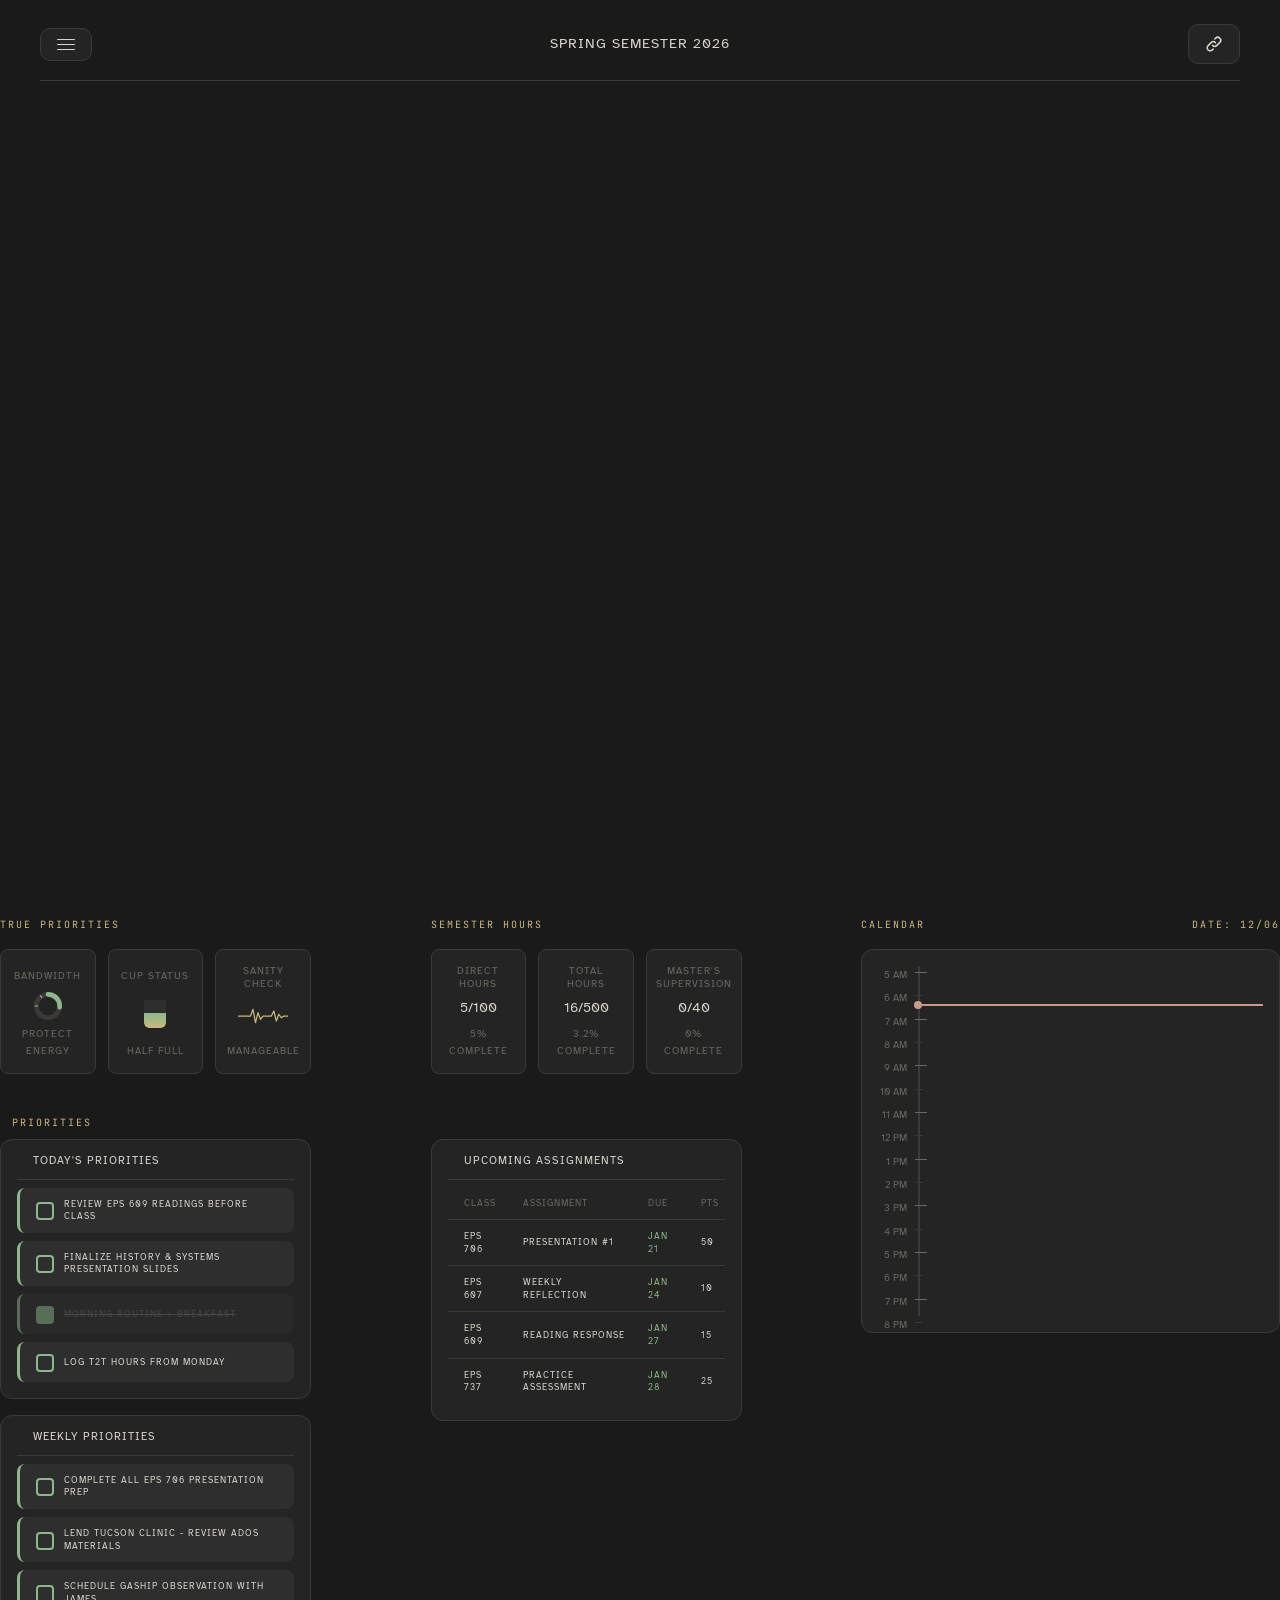
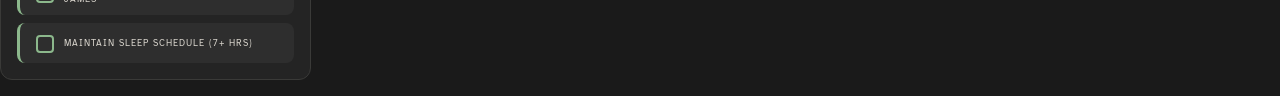
==== commit 63d424bf: "Move nav bar outside panels" ====
--- a/index.html
+++ b/index.html
@@ -20,44 +20,37 @@
 <body>
   <div class="container">
 
-    <!-- ==================== OVERVIEW PANEL ==================== -->
-    <div id="overview" class="view-panel active">
-      <div class="overview-grid">
-        
-        <!-- Row 1: Navigation -->
-        <nav class="nav-container grid-overview-btn">
-          <button class="hamburger-btn" id="menuBtn">
-            <div class="hamburger-icon">
-              <span></span>
-              <span></span>
-              <span></span>
-            </div>
-          </button>
-          <div class="dropdown-menu" id="dropdownMenu">
-            <button class="dropdown-item active" data-view="overview">Overview</button>
-            <button class="dropdown-item" data-view="hours">T2T Log</button>
-            <button class="dropdown-item" data-view="calendar">This Week</button>
-            <button class="dropdown-item" data-view="semester">Full Semester</button>
-            <button class="dropdown-item" data-view="deadlines">Deadlines</button>
-            <button class="dropdown-item" data-view="bandwidth">Bandwidth</button>
-          </div>
-        </nav>
-
-        <!-- Row 1: Header -->
-        <div class="grid-header-info">
-          <div class="header-title">Spring Semester 2026</div>
-        </div>
-
-        <!-- Row 1: Quick Links -->
-        <div class="quick-links-container grid-quick-links">
-          <button class="quick-links-btn" id="quickLinksBtn">
-            <svg fill="none" stroke="currentColor" viewBox="0 0 24 24"><path stroke-linecap="round" stroke-linejoin="round" stroke-width="2" d="M13.828 10.172a4 4 0 00-5.656 0l-4 4a4 4 0 105.656 5.656l1.102-1.101m-.758-4.899a4 4 0 005.656 0l4-4a4 4 0 00-5.656-5.656l-1.1 1.1"></path></svg>
-          </button>
-          <div class="quick-links-dropdown" id="quickLinksDropdown">
-            <a href="https://app.time2track.com/" target="_blank" class="quick-link-item">
-              <svg fill="none" stroke="currentColor" viewBox="0 0 24 24"><path stroke-linecap="round" stroke-linejoin="round" stroke-width="2" d="M12 8v4l3 3m6-3a9 9 0 11-18 0 9 9 0 0118 0z"></path></svg>
-              Time2Track
-            </a>
+    <!-- ==================== GLOBAL NAV (always visible) ==================== -->
+    <div class="global-nav">
+      <nav class="nav-container">
+        <button class="hamburger-btn" id="menuBtn">
+          <div class="hamburger-icon">
+            <span></span>
+            <span></span>
+            <span></span>
+          </div>
+        </button>
+        <div class="dropdown-menu" id="dropdownMenu">
+          <button class="dropdown-item active" data-view="overview">Overview</button>
+          <button class="dropdown-item" data-view="hours">T2T Log</button>
+          <button class="dropdown-item" data-view="calendar">This Week</button>
+          <button class="dropdown-item" data-view="semester">Full Semester</button>
+          <button class="dropdown-item" data-view="deadlines">Deadlines</button>
+          <button class="dropdown-item" data-view="bandwidth">Bandwidth</button>
+        </div>
+      </nav>
+
+      <div class="header-title">Spring Semester 2026</div>
+
+      <div class="quick-links-container">
+        <button class="quick-links-btn" id="quickLinksBtn">
+          <svg fill="none" stroke="currentColor" viewBox="0 0 24 24"><path stroke-linecap="round" stroke-linejoin="round" stroke-width="2" d="M13.828 10.172a4 4 0 00-5.656 0l-4 4a4 4 0 105.656 5.656l1.102-1.101m-.758-4.899a4 4 0 005.656 0l4-4a4 4 0 00-5.656-5.656l-1.1 1.1"></path></svg>
+        </button>
+        <div class="quick-links-dropdown" id="quickLinksDropdown">
+          <a href="https://app.time2track.com/" target="_blank" class="quick-link-item">
+            <svg fill="none" stroke="currentColor" viewBox="0 0 24 24"><path stroke-linecap="round" stroke-linejoin="round" stroke-width="2" d="M12 8v4l3 3m6-3a9 9 0 11-18 0 9 9 0 0118 0z"></path></svg>
+            Time2Track
+          </a>
             <a href="https://valt.ac.nau.edu/login" target="_blank" class="quick-link-item">
               <svg fill="none" stroke="currentColor" viewBox="0 0 24 24"><path stroke-linecap="round" stroke-linejoin="round" stroke-width="2" d="M15 10l4.553-2.276A1 1 0 0121 8.618v6.764a1 1 0 01-1.447.894L15 14M5 18h8a2 2 0 002-2V8a2 2 0 00-2-2H5a2 2 0 00-2 2v8a2 2 0 002 2z"></path></svg>
               Valt
@@ -72,6 +65,12 @@
             </a>
           </div>
         </div>
+      </div>
+    </div>
+
+    <!-- ==================== OVERVIEW PANEL ==================== -->
+    <div id="overview" class="view-panel active">
+      <div class="overview-grid">
 
         <!-- Row 2: True Priorities Label -->
         <div class="grid-priorities-label">
@@ -299,566 +298,12 @@
       </div>
     </div>
 
-    <!-- ==================== HOURS PANEL ==================== -->
-    <div id="hours" class="view-panel">
-      <section class="section">
-        <div class="section-header">
-          <h2 class="section-title">Time2Track Hours Log</h2>
-          <a href="https://app.time2track.com/" target="_blank" class="section-action">Open Time2Track →</a>
-        </div>
-
-        <div class="hours-summary">
-          <div class="hours-stat">
-            <div class="hours-stat-value">13.00</div>
-            <div class="hours-stat-label">Total Hours</div>
-          </div>
-          <div class="hours-stat">
-            <div class="hours-stat-value">1.00</div>
-            <div class="hours-stat-label">Intervention</div>
-          </div>
-          <div class="hours-stat">
-            <div class="hours-stat-value">7.00</div>
-            <div class="hours-stat-label">Support</div>
-          </div>
-          <div class="hours-stat">
-            <div class="hours-stat-value">4.00</div>
-            <div class="hours-stat-label">Assessment</div>
-          </div>
-          <div class="hours-stat">
-            <div class="hours-stat-value">1.00</div>
-            <div class="hours-stat-label">Supervision Received</div>
-          </div>
-        </div>
-
-        <div class="hours-table-section">
-          <h3 class="hours-table-title">By Treatment Setting</h3>
-          <table class="hours-table">
-            <thead>
-              <tr>
-                <th>Setting</th>
-                <th>Intervention</th>
-                <th>Support</th>
-                <th>Assessment</th>
-                <th>Supervision</th>
-                <th>Total</th>
-              </tr>
-            </thead>
-            <tbody>
-              <tr>
-                <td>Private Practice</td>
-                <td>1.00</td>
-                <td>1.00</td>
-                <td>0.00</td>
-                <td>0.00</td>
-                <td>2.00</td>
-              </tr>
-              <tr>
-                <td>IHD, NAU</td>
-                <td>0.00</td>
-                <td>6.00</td>
-                <td>4.00</td>
-                <td>1.00</td>
-                <td>11.00</td>
-              </tr>
-              <tr class="totals-row">
-                <td>Totals</td>
-                <td>1.00</td>
-                <td>7.00</td>
-                <td>4.00</td>
-                <td>1.00</td>
-                <td>13.00</td>
-              </tr>
-            </tbody>
-          </table>
-        </div>
-
-        <div class="hours-table-section">
-          <h3 class="hours-table-title">By Placement</h3>
-          <table class="hours-table">
-            <thead>
-              <tr>
-                <th>Placement</th>
-                <th>Intervention</th>
-                <th>Support</th>
-                <th>Assessment</th>
-                <th>Supervision</th>
-                <th>Total</th>
-              </tr>
-            </thead>
-            <tbody>
-              <tr>
-                <td>EPS 740 @ Wellness PSI</td>
-                <td>1.00</td>
-                <td>1.00</td>
-                <td>0.00</td>
-                <td>0.00</td>
-                <td>2.00</td>
-              </tr>
-              <tr>
-                <td>EPS 608 @ IHD</td>
-                <td>0.00</td>
-                <td>6.00</td>
-                <td>4.00</td>
-                <td>1.00</td>
-                <td>11.00</td>
-              </tr>
-              <tr class="totals-row">
-                <td>Totals</td>
-                <td>1.00</td>
-                <td>7.00</td>
-                <td>4.00</td>
-                <td>1.00</td>
-                <td>13.00</td>
-              </tr>
-            </tbody>
-          </table>
-        </div>
-
-        <div class="hours-detail-grid">
-          <div class="hours-detail-card">
-            <h4>Intervention (1.00 hrs)</h4>
-            <ul>
-              <li>Individual Therapy: 1.00</li>
-            </ul>
-          </div>
-          <div class="hours-detail-card">
-            <h4>Support (7.00 hrs)</h4>
-            <ul>
-              <li>Clinical Writing/Progress Notes: 0.50</li>
-              <li>Psych Assessment Scoring/Interp: 4.00</li>
-              <li>Reading/Research/Preparation: 2.50</li>
-            </ul>
-          </div>
-          <div class="hours-detail-card">
-            <h4>Assessment (4.00 hrs)</h4>
-            <ul>
-              <li>Psychodiagnostic Test Admin: 4.00</li>
-            </ul>
-          </div>
-          <div class="hours-detail-card">
-            <h4>Supervision Received (1.00 hrs)</h4>
-            <ul>
-              <li>Individual - Licensed Psychologist: 1.00</li>
-            </ul>
-          </div>
-        </div>
-
-        <div class="hours-tags">
-          <h3 class="hours-table-title">Hours by Tag</h3>
-          <div class="tag-chips">
-            <span class="tag-chip">Bayley-4: 1.00 hrs</span>
-            <span class="tag-chip">ADOS-2: 2.00 hrs</span>
-          </div>
-        </div>
-      </section>
-    </div>
-
-    <!-- ==================== CALENDAR PANEL ==================== -->
-    <div id="calendar" class="view-panel">
-      <section class="section">
-        <div class="section-header">
-          <h2 class="section-title">Typical Week</h2>
-        </div>
-        <div class="schedule-week">
-          <div class="schedule-day">
-            <div class="day-label">Mon</div>
-            <div class="schedule-item clinical">
-              <div class="schedule-item-time">8:30a-1:30p</div>
-              <div class="schedule-item-title">CHC w/ Sherri</div>
-            </div>
-            <div class="schedule-item">
-              <div class="schedule-item-time">4-6:30p</div>
-              <div class="schedule-item-title">EPS 607</div>
-            </div>
-          </div>
-          <div class="schedule-day">
-            <div class="day-label">Tue</div>
-            <div class="schedule-item">
-              <div class="schedule-item-time">12:45-3:15p</div>
-              <div class="schedule-item-title">EPS 737</div>
-            </div>
-            <div class="schedule-item clinical">
-              <div class="schedule-item-time">4-5p</div>
-              <div class="schedule-item-title">Client Session</div>
-            </div>
-          </div>
-          <div class="schedule-day">
-            <div class="day-label">Wed</div>
-            <div class="schedule-item">
-              <div class="schedule-item-time">9-11:30a</div>
-              <div class="schedule-item-title">EPS 609</div>
-            </div>
-            <div class="schedule-item clinical">
-              <div class="schedule-item-time">11:30a-1p</div>
-              <div class="schedule-item-title">CHC w/ Sherri</div>
-            </div>
-            <div class="schedule-item">
-              <div class="schedule-item-time">4-6:30p</div>
-              <div class="schedule-item-title">EPS 706</div>
-            </div>
-          </div>
-          <div class="schedule-day">
-            <div class="day-label">Thu</div>
-            <div class="schedule-item clinical">
-              <div class="schedule-item-time">2-5p</div>
-              <div class="schedule-item-title">Private Clients Hold</div>
-            </div>
-            <div class="schedule-item">
-              <div class="schedule-item-time">5:30-8p</div>
-              <div class="schedule-item-title">EPS 740</div>
-            </div>
-          </div>
-          <div class="schedule-day">
-            <div class="day-label">Fri</div>
-            <div class="schedule-item fellowship">
-              <div class="schedule-item-time">1-4p</div>
-              <div class="schedule-item-title">Arizona LEND</div>
-            </div>
-          </div>
-        </div>
-      </section>
-    </div>
-
-    <!-- ==================== SEMESTER PANEL ==================== -->
-    <div id="semester" class="view-panel">
-      <section class="section">
-        <div class="section-header">
-          <h2 class="section-title">Spring 2026 Full Semester</h2>
-          <a href="https://calendar.google.com/calendar/u/0/r" target="_blank" class="section-action">Open Google Calendar →</a>
-        </div>
-        <div class="semester-calendar">
-          
-          <div class="semester-week">
-            <div class="week-header">
-              <span class="week-label">Week 1</span>
-              <span class="week-dates">Jan 12-17</span>
-            </div>
-            <div class="week-events">
-              <div class="event-chip">First week of classes</div>
-            </div>
-          </div>
-
-          <div class="semester-week special">
-            <div class="week-header">
-              <span class="week-label">Week 2</span>
-              <span class="week-dates">Jan 19-24</span>
-            </div>
-            <div class="week-events">
-              <div class="event-chip clinical">Mon: EPS 308 w/ James 6:30p</div>
-              <div class="event-chip meeting">Tue 20: Hold for supervisees 8a-12:30p</div>
-              <div class="event-chip presentation">Wed 21: Presenting in History & Systems</div>
-              <div class="event-chip clinical">Wed 21: Drive to Tucson 6:30p</div>
-              <div class="event-chip fellowship">Thu 22: ASD COE Tucson 8a-12p</div>
-              <div class="event-chip fellowship">Thu 22: Down Syndrome Clinic 1-5p</div>
-              <div class="event-chip fellowship">Fri 23: Neonatal Clinic Tucson 10a-12p</div>
-              <div class="event-chip fellowship">Sat 24: LEND Mandatory Clinic Tucson 8a-4p</div>
-            </div>
-          </div>
-
-          <div class="semester-week">
-            <div class="week-header">
-              <span class="week-label">Week 3</span>
-              <span class="week-dates">Jan 26-31</span>
-            </div>
-            <div class="week-events">
-              <div class="event-chip meeting">Mon 26: GAship Observation w/ James 12:25-1:25p</div>
-            </div>
-          </div>
-
-          <div class="semester-week">
-            <div class="week-header">
-              <span class="week-label">Week 4</span>
-              <span class="week-dates">Feb 2-7</span>
-            </div>
-            <div class="week-events">
-              <div class="event-chip presentation">Wed 4: Presenting in History & Systems 8a</div>
-              <div class="event-chip meeting">Wed 4: Meeting w/ James & Team 10-11a</div>
-            </div>
-          </div>
-
-          <div class="semester-week">
-            <div class="week-header">
-              <span class="week-label">Week 5</span>
-              <span class="week-dates">Feb 9-14</span>
-            </div>
-            <div class="week-events">
-              <div class="event-chip fellowship">Mon 9: ADOS-2 Evaluation @ IHD 8:30a-3:45p</div>
-              <div class="event-chip presentation">Wed 11: Presenting in EPS 609 8-9a</div>
-            </div>
-          </div>
-
-          <div class="semester-week special">
-            <div class="week-header">
-              <span class="week-label">Week 6</span>
-              <span class="week-dates">Feb 16-21</span>
-            </div>
-            <div class="week-events">
-              <div class="event-chip clinical">Sun 15: BLOCK for MAEMAE 8a-5p</div>
-              <div class="event-chip meeting">Thu 19: GA Praxis Student Supervision 8a-1p</div>
-              <div class="event-chip meeting">Fri 20: GA Praxis Student Supervision 8a-1p</div>
-            </div>
-          </div>
-
-          <div class="semester-week">
-            <div class="week-header">
-              <span class="week-label">Week 7</span>
-              <span class="week-dates">Feb 23-28</span>
-            </div>
-            <div class="week-events">
-              <div class="event-chip">Regular week</div>
-            </div>
-          </div>
-
-          <div class="semester-week">
-            <div class="week-header">
-              <span class="week-label">Week 8</span>
-              <span class="week-dates">Mar 2-7</span>
-            </div>
-            <div class="week-events">
-              <div class="event-chip fellowship">Mon 2: ADOS-2 Evaluation @ IHD 8:30a-3:45p</div>
-              <div class="event-chip presentation">Wed 4: Presenting in History & Systems 8a</div>
-              <div class="event-chip">Wed 4: No Class (609)</div>
-              <div class="event-chip break">Fri 6: SPRING BREAK BEGINS</div>
-            </div>
-          </div>
-
-          <div class="semester-week break">
-            <div class="week-header">
-              <span class="week-label">Week 9</span>
-              <span class="week-dates">Mar 8-14</span>
-            </div>
-            <div class="week-events">
-              <div class="event-chip break">• NAU SPRING BREAK •</div>
-              <div class="event-chip meeting">Wed 11: James & Team Meeting 9-10a</div>
-            </div>
-          </div>
-
-          <div class="semester-week">
-            <div class="week-header">
-              <span class="week-label">Week 10</span>
-              <span class="week-dates">Mar 16-21</span>
-            </div>
-            <div class="week-events">
-              <div class="event-chip">Classes resume</div>
-            </div>
-          </div>
-
-          <div class="semester-week">
-            <div class="week-header">
-              <span class="week-label">Week 11</span>
-              <span class="week-dates">Mar 23-28</span>
-            </div>
-            <div class="week-events">
-              <div class="event-chip">Regular week</div>
-            </div>
-          </div>
-
-          <div class="semester-week special">
-            <div class="week-header">
-              <span class="week-label">Week 12</span>
-              <span class="week-dates">Mar 30 – Apr 4</span>
-            </div>
-            <div class="week-events">
-              <div class="event-chip fellowship">Tue 31: POTENTIAL Day @ Capital (Phoenix) 8a-5p</div>
-            </div>
-          </div>
-
-          <div class="semester-week special">
-            <div class="week-header">
-              <span class="week-label">Week 13</span>
-              <span class="week-dates">Apr 6-11</span>
-            </div>
-            <div class="week-events">
-              <div class="event-chip fellowship">Mon 6: ADOS-2 Evaluation @ IHD 8:30a-3:45p</div>
-              <div class="event-chip fellowship">Tue 7: POTENTIAL Day @ Capital (Phoenix) 8a-5p</div>
-              <div class="event-chip">Wed 8: No Class (609)</div>
-            </div>
-          </div>
-
-          <div class="semester-week">
-            <div class="week-header">
-              <span class="week-label">Week 14</span>
-              <span class="week-dates">Apr 13-18</span>
-            </div>
-            <div class="week-events">
-              <div class="event-chip">Regular week</div>
-            </div>
-          </div>
-
-          <div class="semester-week">
-            <div class="week-header">
-              <span class="week-label">Week 15</span>
-              <span class="week-dates">Apr 20-25</span>
-            </div>
-            <div class="week-events">
-              <div class="event-chip deadline">Tue 21: EPS 737 Comprehensive Report DUE</div>
-              <div class="event-chip deadline">Tue 21: EPS 737 Oral Feedback Video DUE</div>
-            </div>
-          </div>
-
-          <div class="semester-week">
-            <div class="week-header">
-              <span class="week-label">Week 16</span>
-              <span class="week-dates">Apr 27 – May 2</span>
-            </div>
-            <div class="week-events">
-              <div class="event-chip">Last week of regular classes</div>
-            </div>
-          </div>
-
-          <div class="semester-week">
-            <div class="week-header">
-              <span class="week-label">Week 17</span>
-              <span class="week-dates">May 4-9</span>
-            </div>
-            <div class="week-events">
-              <div class="event-chip fellowship">Mon 4: ADOS-2 Evaluation @ IHD + Block IHD</div>
-              <div class="event-chip">Finals week</div>
-            </div>
-          </div>
-
-          <div class="semester-week">
-            <div class="week-header">
-              <span class="week-label">Week 18</span>
-              <span class="week-dates">May 11-16</span>
-            </div>
-            <div class="week-events">
-              <div class="event-chip">Final exams / Semester ends May 8</div>
-            </div>
-          </div>
-
-        </div>
-      </section>
-    </div>
-
-    <!-- ==================== DEADLINES PANEL ==================== -->
-    <div id="deadlines" class="view-panel">
-      <section class="section">
-        <div class="section-header">
-          <h2 class="section-title">Upcoming Deadlines & Key Dates</h2>
-        </div>
-        <div class="deadline-item">
-          <div class="deadline-date">
-            <div class="deadline-day">21</div>
-            <div class="deadline-month">JAN</div>
-          </div>
-          <div class="deadline-info">
-            <div class="deadline-title">Presenting in History & Systems</div>
-            <div class="deadline-course">EPS 706</div>
-          </div>
-        </div>
-        <div class="deadline-item">
-          <div class="deadline-date">
-            <div class="deadline-day">24</div>
-            <div class="deadline-month">JAN</div>
-          </div>
-          <div class="deadline-info">
-            <div class="deadline-title">LEND Mandatory Clinic - Tucson</div>
-            <div class="deadline-course">Arizona LEND</div>
-          </div>
-        </div>
-        <div class="deadline-item">
-          <div class="deadline-date">
-            <div class="deadline-day">26</div>
-            <div class="deadline-month">JAN</div>
-          </div>
-          <div class="deadline-info">
-            <div class="deadline-title">GAship Observation w/ James</div>
-            <div class="deadline-course">GA Position</div>
-          </div>
-        </div>
-        <div class="deadline-item">
-          <div class="deadline-date">
-            <div class="deadline-day">4</div>
-            <div class="deadline-month">FEB</div>
-          </div>
-          <div class="deadline-info">
-            <div class="deadline-title">Presenting in History & Systems</div>
-            <div class="deadline-course">EPS 706</div>
-          </div>
-        </div>
-        <div class="deadline-item">
-          <div class="deadline-date">
-            <div class="deadline-day">11</div>
-            <div class="deadline-month">FEB</div>
-          </div>
-          <div class="deadline-info">
-            <div class="deadline-title">Presenting in Cognition & Affect</div>
-            <div class="deadline-course">EPS 609</div>
-          </div>
-        </div>
-        <div class="deadline-item">
-          <div class="deadline-date">
-            <div class="deadline-day">4</div>
-            <div class="deadline-month">MAR</div>
-          </div>
-          <div class="deadline-info">
-            <div class="deadline-title">Presenting in History & Systems</div>
-            <div class="deadline-course">EPS 706</div>
-          </div>
-        </div>
-        <div class="deadline-item">
-          <div class="deadline-date">
-            <div class="deadline-day">21</div>
-            <div class="deadline-month">APR</div>
-          </div>
-          <div class="deadline-info">
-            <div class="deadline-title">Comprehensive Report + Oral Feedback Video</div>
-            <div class="deadline-course">EPS 737</div>
-          </div>
-        </div>
-      </section>
-    </div>
-
-    <!-- ==================== BANDWIDTH PANEL ==================== -->
-    <div id="bandwidth" class="view-panel">
-      <section class="section">
-        <div class="section-header">
-          <h2 class="section-title">Self-Care & Bandwidth</h2>
-        </div>
-        <div class="bandwidth-grid">
-          <div class="gauge-container">
-            <div class="gauge">
-              <div class="gauge-value">
-                <div class="gauge-number" id="bandwidthScore">-</div>
-                <div class="gauge-label">of 10</div>
-              </div>
-            </div>
-            <div class="gauge-title">Current Bandwidth</div>
-          </div>
-          <div class="metrics-list">
-            <div class="metric-row">
-              <div class="metric-label">
-                <div class="metric-icon">•</div>
-                <span>Avg Sleep</span>
-              </div>
-              <div class="metric-value" id="avgSleepValue" style="color: var(--accent-teal);">- hrs</div>
-            </div>
-            <div class="metric-row">
-              <div class="metric-label">
-                <div class="metric-icon">•</div>
-                <span>Exercise Days</span>
-              </div>
-              <div class="metric-value" id="exerciseDaysValue" style="color: var(--accent-sage);">- / 7</div>
-            </div>
-            <div class="metric-row">
-              <div class="metric-label">
-                <div class="metric-icon">•</div>
-                <span>Social Time</span>
-              </div>
-              <div class="metric-value" style="color: var(--accent-gold);">- hrs</div>
-            </div>
-            <div class="metric-row">
-              <div class="metric-label">
-                <div class="metric-icon">•</div>
-                <span>Morning Mandatories</span>
-              </div>
-              <div class="metric-value" style="color: var(--accent-coral);">- / 7</div>
-            </div>
-          </div>
-        </div>
-      </section>
-    </div>
+    <!-- Lazy-loaded panels (empty until clicked) -->
+    <div id="hours" class="view-panel"></div>
+    <div id="calendar" class="view-panel"></div>
+    <div id="semester" class="view-panel"></div>
+    <div id="deadlines" class="view-panel"></div>
+    <div id="bandwidth" class="view-panel"></div>
 
   </div>
 
--- a/css/base.css
+++ b/css/base.css
@@ -32,6 +32,33 @@
 
 .view-panel.active {
   display: block;
+}
+
+/* Global Navigation Bar */
+.global-nav {
+  display: flex;
+  justify-content: space-between;
+  align-items: center;
+  margin-bottom: 24px;
+  padding-bottom: 16px;
+  border-bottom: 1px solid var(--border-color);
+}
+
+.global-nav .nav-container {
+  position: relative;
+}
+
+.global-nav .header-title {
+  font-family: var(--font-primary);
+  font-size: 14px;
+  font-weight: 400;
+  text-transform: uppercase;
+  letter-spacing: 1px;
+  color: var(--text-primary);
+}
+
+.global-nav .quick-links-container {
+  position: relative;
 }
 
 /* Two Column Layout */
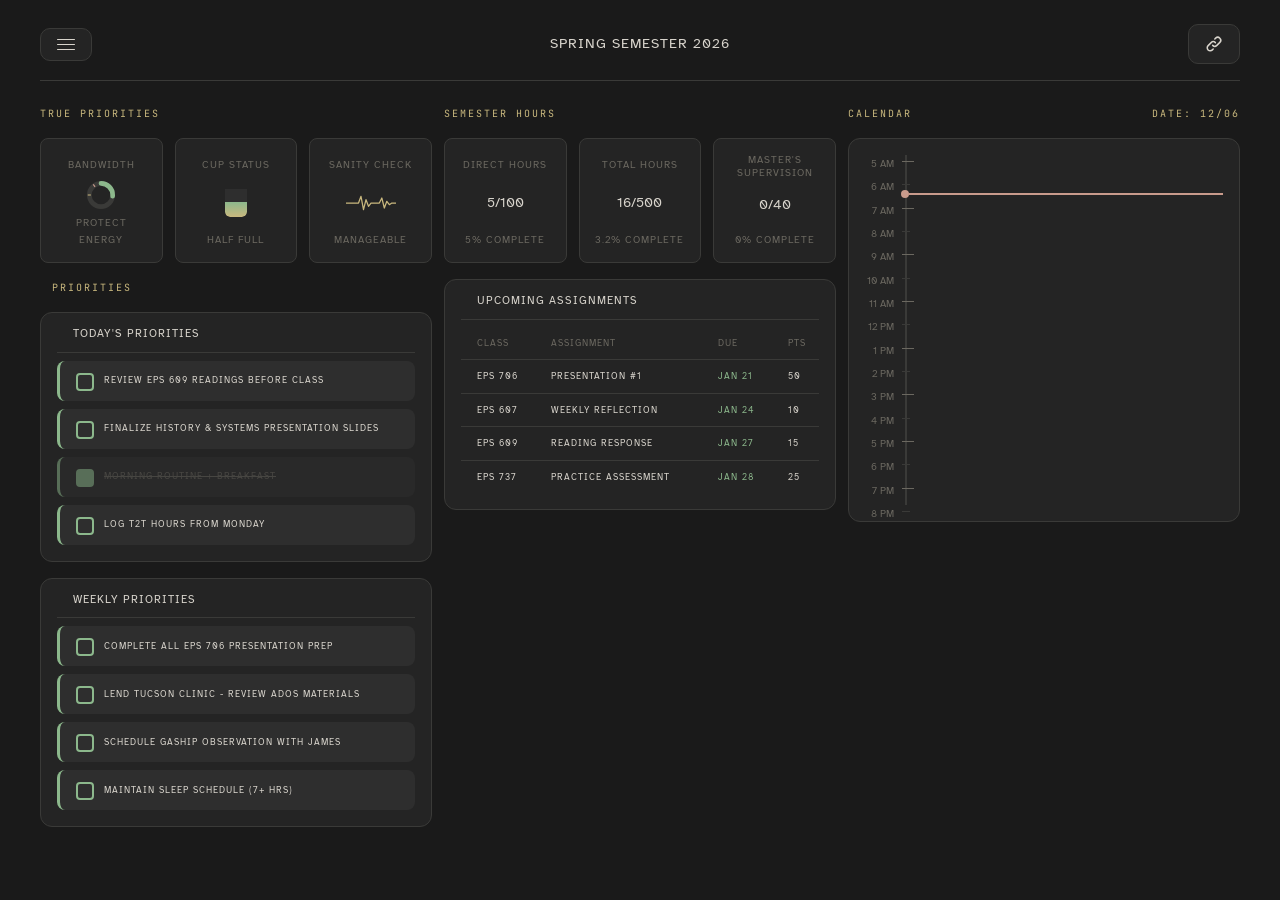
==== commit a57d998d: "Fix global nav structure and grid layout" ====
--- a/index.html
+++ b/index.html
@@ -20,7 +20,7 @@
 <body>
   <div class="container">
 
-    <!-- ==================== GLOBAL NAV (always visible) ==================== -->
+    <!-- GLOBAL NAV (always visible) -->
     <div class="global-nav">
       <nav class="nav-container">
         <button class="hamburger-btn" id="menuBtn">
@@ -39,9 +39,7 @@
           <button class="dropdown-item" data-view="bandwidth">Bandwidth</button>
         </div>
       </nav>
-
       <div class="header-title">Spring Semester 2026</div>
-
       <div class="quick-links-container">
         <button class="quick-links-btn" id="quickLinksBtn">
           <svg fill="none" stroke="currentColor" viewBox="0 0 24 24"><path stroke-linecap="round" stroke-linejoin="round" stroke-width="2" d="M13.828 10.172a4 4 0 00-5.656 0l-4 4a4 4 0 105.656 5.656l1.102-1.101m-.758-4.899a4 4 0 005.656 0l4-4a4 4 0 00-5.656-5.656l-1.1 1.1"></path></svg>
@@ -51,33 +49,30 @@
             <svg fill="none" stroke="currentColor" viewBox="0 0 24 24"><path stroke-linecap="round" stroke-linejoin="round" stroke-width="2" d="M12 8v4l3 3m6-3a9 9 0 11-18 0 9 9 0 0118 0z"></path></svg>
             Time2Track
           </a>
-            <a href="https://valt.ac.nau.edu/login" target="_blank" class="quick-link-item">
-              <svg fill="none" stroke="currentColor" viewBox="0 0 24 24"><path stroke-linecap="round" stroke-linejoin="round" stroke-width="2" d="M15 10l4.553-2.276A1 1 0 0121 8.618v6.764a1 1 0 01-1.447.894L15 14M5 18h8a2 2 0 002-2V8a2 2 0 00-2-2H5a2 2 0 00-2 2v8a2 2 0 002 2z"></path></svg>
-              Valt
-            </a>
-            <a href="https://in.nau.edu/lms/" target="_blank" class="quick-link-item">
-              <svg fill="none" stroke="currentColor" viewBox="0 0 24 24"><path stroke-linecap="round" stroke-linejoin="round" stroke-width="2" d="M12 6.253v13m0-13C10.832 5.477 9.246 5 7.5 5S4.168 5.477 3 6.253v13C4.168 18.477 5.754 18 7.5 18s3.332.477 4.5 1.253m0-13C13.168 5.477 14.754 5 16.5 5c1.747 0 3.332.477 4.5 1.253v13C19.832 18.477 18.247 18 16.5 18c-1.746 0-3.332.477-4.5 1.253"></path></svg>
-              Canvas
-            </a>
-            <a href="https://calendar.google.com/calendar/u/0/r" target="_blank" class="quick-link-item">
-              <svg fill="none" stroke="currentColor" viewBox="0 0 24 24"><path stroke-linecap="round" stroke-linejoin="round" stroke-width="2" d="M8 7V3m8 4V3m-9 8h10M5 21h14a2 2 0 002-2V7a2 2 0 00-2-2H5a2 2 0 00-2 2v12a2 2 0 002 2z"></path></svg>
-              Calendar
-            </a>
-          </div>
+          <a href="https://valt.ac.nau.edu/login" target="_blank" class="quick-link-item">
+            <svg fill="none" stroke="currentColor" viewBox="0 0 24 24"><path stroke-linecap="round" stroke-linejoin="round" stroke-width="2" d="M15 10l4.553-2.276A1 1 0 0121 8.618v6.764a1 1 0 01-1.447.894L15 14M5 18h8a2 2 0 002-2V8a2 2 0 00-2-2H5a2 2 0 00-2 2v8a2 2 0 002 2z"></path></svg>
+            Valt
+          </a>
+          <a href="https://in.nau.edu/lms/" target="_blank" class="quick-link-item">
+            <svg fill="none" stroke="currentColor" viewBox="0 0 24 24"><path stroke-linecap="round" stroke-linejoin="round" stroke-width="2" d="M12 6.253v13m0-13C10.832 5.477 9.246 5 7.5 5S4.168 5.477 3 6.253v13C4.168 18.477 5.754 18 7.5 18s3.332.477 4.5 1.253m0-13C13.168 5.477 14.754 5 16.5 5c1.747 0 3.332.477 4.5 1.253v13C19.832 18.477 18.247 18 16.5 18c-1.746 0-3.332.477-4.5 1.253"></path></svg>
+            Canvas
+          </a>
+          <a href="https://calendar.google.com/calendar/u/0/r" target="_blank" class="quick-link-item">
+            <svg fill="none" stroke="currentColor" viewBox="0 0 24 24"><path stroke-linecap="round" stroke-linejoin="round" stroke-width="2" d="M8 7V3m8 4V3m-9 8h10M5 21h14a2 2 0 002-2V7a2 2 0 00-2-2H5a2 2 0 00-2 2v12a2 2 0 002 2z"></path></svg>
+            Calendar
+          </a>
         </div>
       </div>
     </div>
 
-    <!-- ==================== OVERVIEW PANEL ==================== -->
+    <!-- OVERVIEW PANEL -->
     <div id="overview" class="view-panel active">
       <div class="overview-grid">
 
-        <!-- Row 2: True Priorities Label -->
         <div class="grid-priorities-label">
           <div class="priorities-label">True Priorities</div>
         </div>
 
-        <!-- Row 3: True Priorities Cards -->
         <div class="grid-priorities-cards">
           <div class="stat-card">
             <div class="stat-label">Bandwidth</div>
@@ -122,17 +117,14 @@
           </div>
         </div>
 
-        <!-- Calendar Label -->
         <div class="grid-calendar-label">
           <div class="priorities-label">Calendar</div>
         </div>
 
-        <!-- Date Label (dynamic) -->
         <div class="grid-date-label">
           <div class="priorities-label" id="currentDateLabel">Date: --/--</div>
         </div>
 
-        <!-- Calendar (dynamic events) -->
         <div class="grid-today-schedule today-schedule">
           <div class="timeline" id="calendarTimeline">
             <div class="time-slot major" style="top: 0%;"><span class="time-label">5 AM</span><div class="time-tick"></div></div>
@@ -151,22 +143,18 @@
             <div class="time-slot" style="top: 86.67%;"><span class="time-label">6 PM</span><div class="time-tick"></div></div>
             <div class="time-slot major" style="top: 93.33%;"><span class="time-label">7 PM</span><div class="time-tick"></div></div>
             <div class="time-slot" style="top: 100%;"><span class="time-label">8 PM</span><div class="time-tick"></div></div>
-            <!-- Current time indicator -->
             <div class="current-time-indicator" id="currentTimeIndicator" style="display: none;">
               <div class="time-indicator-dot"></div>
               <div class="time-indicator-line"></div>
             </div>
-            <!-- Events rendered dynamically -->
             <div id="calendarEvents"></div>
           </div>
         </div>
 
-        <!-- Row 3: Semester Hours Label -->
         <div class="grid-hours-label">
           <div class="hours-label">Semester Hours</div>
         </div>
 
-        <!-- Row 4: Semester Hours Cards -->
         <div class="grid-hours-cards">
           <div class="stat-card">
             <div class="stat-label">Direct Hours</div>
@@ -191,12 +179,10 @@
           </div>
         </div>
 
-        <!-- Row 6: Priorities Section Label -->
         <div class="grid-priorities-section-label">
           <div class="priorities-section-label">PRIORITIES</div>
         </div>
 
-        <!-- Row 7: Today's Priorities -->
         <div class="grid-today-priorities">
           <section class="section">
             <div class="section-header">
@@ -223,7 +209,6 @@
           </section>
         </div>
 
-        <!-- Row 7: Upcoming Assignments -->
         <div class="grid-upcoming">
           <section class="section">
             <div class="section-header">
@@ -268,7 +253,6 @@
           </section>
         </div>
 
-        <!-- Row 8: Weekly Priorities -->
         <div class="grid-weekly">
           <section class="section">
             <div class="section-header">
@@ -298,7 +282,7 @@
       </div>
     </div>
 
-    <!-- Lazy-loaded panels (empty until clicked) -->
+    <!-- Lazy-loaded panels -->
     <div id="hours" class="view-panel"></div>
     <div id="calendar" class="view-panel"></div>
     <div id="semester" class="view-panel"></div>
@@ -307,7 +291,6 @@
 
   </div>
 
-  <!-- Modular JS -->
   <script type="module" src="js/app.js"></script>
 </body>
 </html>
--- a/css/grid.css
+++ b/css/grid.css
@@ -1,136 +1,105 @@
 /* ==============================================
    GRID LAYOUT - 12-Column System
    
-   LAYOUT DIAGRAM (locked 2026-01-19):
-   ┌───────────────┬─────────────────────────────────────────┬───────────────┐
-   │ Row 1:        │ Header Info                             │ Quick Links   │
-   │ Overview Btn  │ (cols 5-8)                              │ (col 12)      │
-   │ (cols 1-2)    │                                         │               │
-   ├───────────────┴─────────────────────────────────────────┼───────────────┤
-   │ Row 2: True Priorities Label (cols 1-3)                 │ Calendar      │
-   ├─────────────────────────────────────────────────────────┤ Label (9-11)  │
-   │ Row 3: True Priorities Cards (cols 1-3)                 │ Date (12)     │
-   ├─────────────────────────────────────────────────────────┼───────────────┤
-   │ Row 2: Semester Hours Label (cols 5-7)                  │ Calendar      │
-   ├─────────────────────────────────────────────────────────┤ (cols 9-12)   │
-   │ Row 3: Semester Hours Cards (cols 5-7)                  │ spans         │
-   ├───────────────────────────┬─────────────────────────────┤ rows 3-9      │
-   │ Row 6: PRIORITIES Label   │                             │               │
-   ├───────────────────────────┼─────────────────────────────┤               │
-   │ Row 7: Today's Priorities │ Upcoming Assignments        │               │
-   │ (cols 1-3)                │ (cols 5-7)                  │               │
-   ├───────────────────────────┴─────────────────────────────┼───────────────┤
-   │ Row 8: Weekly Priorities (cols 1-3)                     │               │
-   └─────────────────────────────────────────────────────────┴───────────────┘
-   
-   TO MOVE ELEMENTS: Change grid-column and grid-row values
-   Example: grid-column: 1 / 4 means columns 1-3
-            grid-row: 2 / 8 means rows 2-7
+   LAYOUT (nav is now OUTSIDE grid):
+   ┌─────────────────┬─────────────────┬─────────────────┐
+   │ Row 1:          │ Row 1:          │ Row 1:          │
+   │ Priorities Lbl  │ Hours Label     │ Calendar + Date │
+   │ (cols 1-4)      │ (cols 5-8)      │ (cols 9-12)     │
+   ├─────────────────┼─────────────────┼─────────────────┤
+   │ Row 2:          │ Row 2:          │ Calendar        │
+   │ Priorities Crds │ Hours Cards     │ (cols 9-12)     │
+   │ (cols 1-4)      │ (cols 5-8)      │ rows 2-5        │
+   ├─────────────────┼─────────────────┤                 │
+   │ Row 3:          │ Row 3-4:        │                 │
+   │ PRIORITIES Lbl  │ Upcoming        │                 │
+   ├─────────────────┤ (cols 5-8)      │                 │
+   │ Row 4:          │                 │                 │
+   │ Today's Prior.  │                 │                 │
+   ├─────────────────┼─────────────────┼─────────────────┤
+   │ Row 5:          │                 │                 │
+   │ Weekly Prior.   │                 │                 │
+   └─────────────────┴─────────────────┴─────────────────┘
    ============================================== */
 
 .overview-grid {
   display: grid;
   grid-template-columns: repeat(12, 1fr);
-  grid-template-rows: auto auto auto auto auto auto auto auto;
+  grid-template-rows: auto auto auto auto auto;
   gap: 12px;
   row-gap: 16px;
 }
 
-/* ROW 1: Navigation bar */
-.grid-overview-btn { 
-  grid-column: 1 / 3; 
-  grid-row: 1;
-  align-self: center;
+/* ROW 1: Labels */
+.grid-priorities-label { 
+  grid-column: 1 / 5; 
+  grid-row: 1; 
+  align-self: center; 
 }
 
-.grid-header-info {
-  grid-column: 5 / 9;
-  grid-row: 1;
-  display: flex;
-  align-items: center;
-  justify-content: center;
-  white-space: nowrap;
+.grid-hours-label { 
+  grid-column: 5 / 9; 
+  grid-row: 1; 
+  align-self: center; 
 }
 
-.grid-quick-links { 
-  grid-column: 12 / 13; 
-  grid-row: 1;
-  justify-self: end;
-  align-self: center;
+.grid-calendar-label { 
+  grid-column: 9 / 12; 
+  grid-row: 1; 
+  align-self: center; 
 }
 
-/* ROW 2-3: True Priorities */
-.grid-priorities-label { 
-  grid-column: 1 / 4; 
-  grid-row: 2; 
-  align-self: start; 
+.grid-date-label { 
+  grid-column: 12 / 13; 
+  grid-row: 1; 
+  align-self: center; 
+  justify-self: end; 
 }
 
+/* ROW 2: Cards */
 .grid-priorities-cards { 
-  grid-column: 1 / 4; 
-  grid-row: 3; 
+  grid-column: 1 / 5; 
+  grid-row: 2; 
   display: grid; 
   grid-template-columns: repeat(3, 1fr); 
   gap: 12px; 
 }
 
-/* ROW 2-3: Semester Hours */
-.grid-hours-label { 
-  grid-column: 5 / 8; 
+.grid-hours-cards { 
+  grid-column: 5 / 9; 
   grid-row: 2; 
-  align-self: start; 
-}
-
-.grid-hours-cards { 
-  grid-column: 5 / 8; 
-  grid-row: 3; 
   display: grid; 
   grid-template-columns: repeat(3, 1fr); 
   gap: 12px; 
 }
 
-/* CALENDAR - cols 9-12, rows 2-9 */
-.grid-calendar-label { 
-  grid-column: 9 / 12; 
-  grid-row: 2; 
-  align-self: start; 
+/* CALENDAR spans rows 2-5 */
+.grid-today-schedule { 
+  grid-column: 9 / 13; 
+  grid-row: 2 / 6;
 }
 
-.grid-date-label { 
-  grid-column: 12 / 13; 
-  grid-row: 2; 
-  align-self: start; 
-  justify-self: end; 
+/* ROW 3: Priorities Section Label */
+.grid-priorities-section-label { 
+  grid-column: 1 / 5; 
+  grid-row: 3; 
+  align-self: center; 
 }
 
-.grid-today-schedule { 
-  grid-column: 9 / 13; 
-  grid-row: 3 / 10;
+/* ROW 3-4: Upcoming Assignments */
+.grid-upcoming { 
+  grid-column: 5 / 9; 
+  grid-row: 3 / 5; 
 }
 
-/* ROW 6: Priorities Section Label */
-.grid-priorities-section-label { 
-  grid-column: 1 / 4; 
-  grid-row: 6; 
-  align-self: start; 
-  margin-top: -8px; 
+/* ROW 4: Today's Priorities */
+.grid-today-priorities { 
+  grid-column: 1 / 5; 
+  grid-row: 4; 
 }
 
-/* ROW 7: Today's Priorities + Upcoming */
-.grid-today-priorities { 
-  grid-column: 1 / 4; 
-  grid-row: 7; 
-  margin-top: -8px; 
+/* ROW 5: Weekly Priorities */
+.grid-weekly { 
+  grid-column: 1 / 5; 
+  grid-row: 5; 
 }
-
-.grid-upcoming { 
-  grid-column: 5 / 8; 
-  grid-row: 7 / 9; 
-  margin-top: -8px; 
-}
-
-/* ROW 8: Weekly */
-.grid-weekly { 
-  grid-column: 1 / 4; 
-  grid-row: 8; 
-}
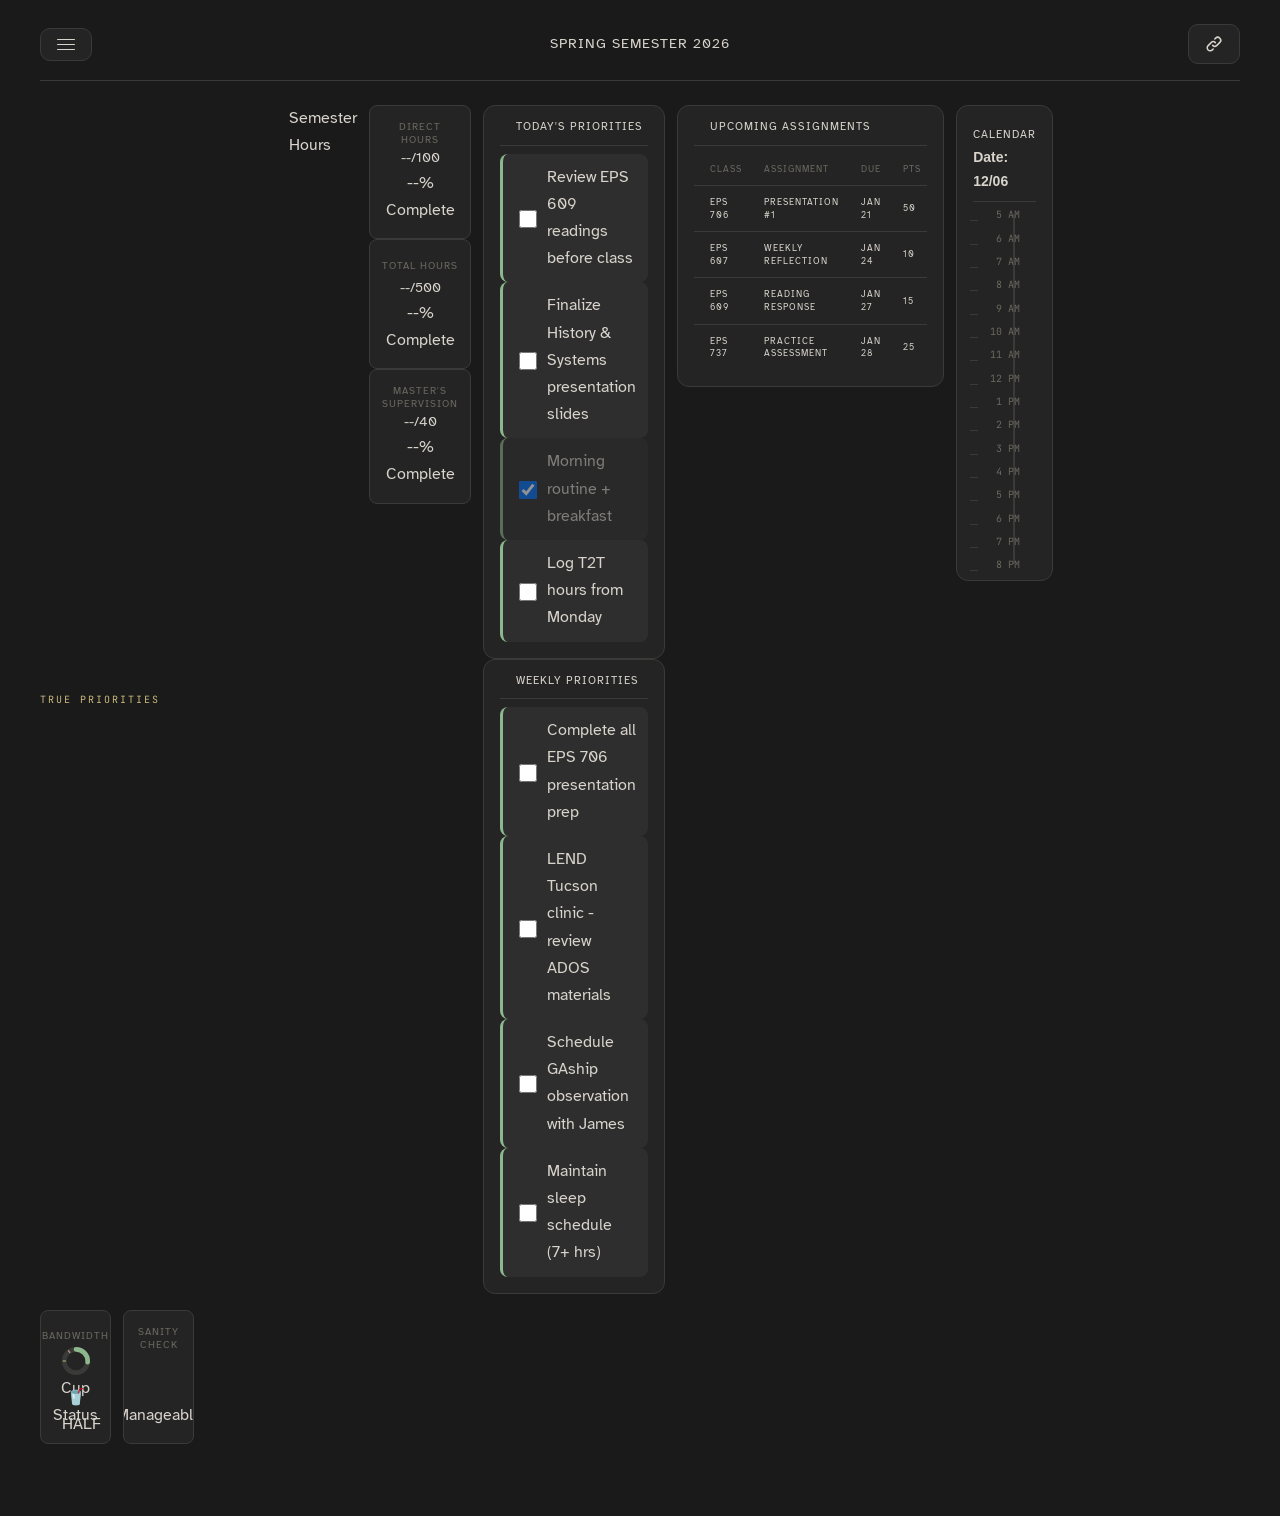
==== commit a11287b1: "Add weekly calendar panel" ====
--- a/index.html
+++ b/index.html
@@ -16,6 +16,7 @@
   <link rel="stylesheet" href="css/calendar.css">
   <link rel="stylesheet" href="css/hours.css">
   <link rel="stylesheet" href="css/bandwidth.css">
+  <link rel="stylesheet" href="css/weekly-calendar.css">
 </head>
 <body>
   <div class="container">
@@ -84,135 +85,106 @@
                   <line class="donut-tick-yellow" x1="18" y1="1" x2="18" y2="5" transform="rotate(0, 18, 18)"></line>
                   <line class="donut-tick-red" x1="18" y1="1" x2="18" y2="5" transform="rotate(54, 18, 18)"></line>
                 </svg>
-              </div>
-            </div>
-            <div class="stat-subtext">Protect energy</div>
-          </div>
-          <div class="stat-card">
-            <div class="stat-label">Cup Status</div>
-            <div class="stat-content">
-              <div class="cup-container">
-                <div class="cup-graphic">
-                  <div class="cup-steam">
-                    <div class="steam-line"></div>
-                    <div class="steam-line"></div>
-                    <div class="steam-line"></div>
-                  </div>
-                  <div class="cup-fill medium"></div>
+                <div class="donut-center" id="bandwidthCenter">
+                  <span class="cup-icon">🥤</span>
+                  <span class="cup-status">HALF FULL</span>
                 </div>
               </div>
             </div>
-            <div class="stat-subtext">Half full</div>
-          </div>
+            <div class="stat-sublabel">Cup Status</div>
+          </div>
+
           <div class="stat-card">
             <div class="stat-label">Sanity Check</div>
             <div class="stat-content">
-              <div class="pulse-container">
-                <svg class="pulse-line stretched" viewBox="0 0 60 24">
-                  <polyline class="pulse-path" points="0,12 10,12 15,12 18,4 21,20 24,8 27,16 30,12 35,12 40,12 43,6 46,18 49,10 52,14 55,12 60,12"></polyline>
+              <div class="sanity-visual" id="sanityVisual">
+                <svg viewBox="0 0 60 30" class="sanity-wave">
+                  <path class="wave-line" d="M0,15 Q15,5 30,15 T60,15" fill="none" stroke="var(--accent-sage)" stroke-width="2"/>
                 </svg>
               </div>
             </div>
-            <div class="stat-subtext">Manageable</div>
-          </div>
-        </div>
-
-        <div class="grid-calendar-label">
-          <div class="priorities-label">Calendar</div>
-        </div>
-
-        <div class="grid-date-label">
-          <div class="priorities-label" id="currentDateLabel">Date: --/--</div>
-        </div>
-
-        <div class="grid-today-schedule today-schedule">
-          <div class="timeline" id="calendarTimeline">
-            <div class="time-slot major" style="top: 0%;"><span class="time-label">5 AM</span><div class="time-tick"></div></div>
-            <div class="time-slot" style="top: 6.67%;"><span class="time-label">6 AM</span><div class="time-tick"></div></div>
-            <div class="time-slot major" style="top: 13.33%;"><span class="time-label">7 AM</span><div class="time-tick"></div></div>
-            <div class="time-slot" style="top: 20%;"><span class="time-label">8 AM</span><div class="time-tick"></div></div>
-            <div class="time-slot major" style="top: 26.67%;"><span class="time-label">9 AM</span><div class="time-tick"></div></div>
-            <div class="time-slot" style="top: 33.33%;"><span class="time-label">10 AM</span><div class="time-tick"></div></div>
-            <div class="time-slot major" style="top: 40%;"><span class="time-label">11 AM</span><div class="time-tick"></div></div>
-            <div class="time-slot" style="top: 46.67%;"><span class="time-label">12 PM</span><div class="time-tick"></div></div>
-            <div class="time-slot major" style="top: 53.33%;"><span class="time-label">1 PM</span><div class="time-tick"></div></div>
-            <div class="time-slot" style="top: 60%;"><span class="time-label">2 PM</span><div class="time-tick"></div></div>
-            <div class="time-slot major" style="top: 66.67%;"><span class="time-label">3 PM</span><div class="time-tick"></div></div>
-            <div class="time-slot" style="top: 73.33%;"><span class="time-label">4 PM</span><div class="time-tick"></div></div>
-            <div class="time-slot major" style="top: 80%;"><span class="time-label">5 PM</span><div class="time-tick"></div></div>
-            <div class="time-slot" style="top: 86.67%;"><span class="time-label">6 PM</span><div class="time-tick"></div></div>
-            <div class="time-slot major" style="top: 93.33%;"><span class="time-label">7 PM</span><div class="time-tick"></div></div>
-            <div class="time-slot" style="top: 100%;"><span class="time-label">8 PM</span><div class="time-tick"></div></div>
-            <div class="current-time-indicator" id="currentTimeIndicator" style="display: none;">
-              <div class="time-indicator-dot"></div>
-              <div class="time-indicator-line"></div>
-            </div>
-            <div id="calendarEvents"></div>
-          </div>
-        </div>
-
-        <div class="grid-hours-label">
-          <div class="hours-label">Semester Hours</div>
-        </div>
-
-        <div class="grid-hours-cards">
+            <div class="stat-sublabel" id="sanityStatus">Manageable</div>
+          </div>
+        </div>
+
+        <div class="grid-semester-hours-label">
+          <div class="semester-hours-label">Semester Hours</div>
+        </div>
+
+        <div class="grid-semester-hours-cards">
           <div class="stat-card">
             <div class="stat-label">Direct Hours</div>
-            <div class="stat-content">
-              <div class="stat-value" id="directHoursValue">5/100</div>
-            </div>
-            <div class="stat-subtext">5% complete</div>
-          </div>
+            <div class="stat-value" id="directHoursValue">--/100</div>
+            <div class="stat-sublabel" id="directHoursPercent">--% Complete</div>
+          </div>
+
           <div class="stat-card">
             <div class="stat-label">Total Hours</div>
-            <div class="stat-content">
-              <div class="stat-value" id="totalHoursValue">16/500</div>
-            </div>
-            <div class="stat-subtext">3.2% complete</div>
-          </div>
+            <div class="stat-value" id="totalHoursValue">--/500</div>
+            <div class="stat-sublabel" id="totalHoursPercent">--% Complete</div>
+          </div>
+
           <div class="stat-card">
             <div class="stat-label">Master's Supervision</div>
-            <div class="stat-content">
-              <div class="stat-value" id="supervisionHoursValue">0/40</div>
-            </div>
-            <div class="stat-subtext">0% complete</div>
-          </div>
-        </div>
-
-        <div class="grid-priorities-section-label">
-          <div class="priorities-section-label">PRIORITIES</div>
-        </div>
-
-        <div class="grid-today-priorities">
-          <section class="section">
+            <div class="stat-value" id="supervisionValue">--/40</div>
+            <div class="stat-sublabel" id="supervisionPercent">--% Complete</div>
+          </div>
+        </div>
+
+        <div class="grid-priorities">
+          <div class="section today-priorities">
             <div class="section-header">
-              <h2 class="section-title">Today's Priorities</h2>
-            </div>
-            <div class="priority-list">
-              <div class="priority-item">
-                <div class="priority-checkbox"></div>
-                <div class="priority-text">Review EPS 609 readings before class</div>
-              </div>
-              <div class="priority-item">
-                <div class="priority-checkbox"></div>
-                <div class="priority-text">Finalize History & Systems presentation slides</div>
+              <span class="section-title">Today's Priorities</span>
+            </div>
+            <div class="priorities-list">
+              <div class="priority-item">
+                <input type="checkbox" id="p1" class="priority-checkbox">
+                <label for="p1">Review EPS 609 readings before class</label>
+              </div>
+              <div class="priority-item">
+                <input type="checkbox" id="p2" class="priority-checkbox">
+                <label for="p2">Finalize History & Systems presentation slides</label>
               </div>
               <div class="priority-item completed">
-                <div class="priority-checkbox"></div>
-                <div class="priority-text">Morning routine + breakfast</div>
-              </div>
-              <div class="priority-item">
-                <div class="priority-checkbox"></div>
-                <div class="priority-text">Log T2T hours from Monday</div>
-              </div>
-            </div>
-          </section>
-        </div>
-
-        <div class="grid-upcoming">
-          <section class="section">
+                <input type="checkbox" id="p3" class="priority-checkbox" checked>
+                <label for="p3">Morning routine + breakfast</label>
+              </div>
+              <div class="priority-item">
+                <input type="checkbox" id="p4" class="priority-checkbox">
+                <label for="p4">Log T2T hours from Monday</label>
+              </div>
+            </div>
+          </div>
+
+          <div class="section weekly-priorities">
             <div class="section-header">
-              <h2 class="section-title">Upcoming Assignments</h2>
+              <span class="section-title">Weekly Priorities</span>
+            </div>
+            <div class="priorities-list">
+              <div class="priority-item">
+                <input type="checkbox" id="w1" class="priority-checkbox">
+                <label for="w1">Complete all EPS 706 presentation prep</label>
+              </div>
+              <div class="priority-item">
+                <input type="checkbox" id="w2" class="priority-checkbox">
+                <label for="w2">LEND Tucson clinic - review ADOS materials</label>
+              </div>
+              <div class="priority-item">
+                <input type="checkbox" id="w3" class="priority-checkbox">
+                <label for="w3">Schedule GAship observation with James</label>
+              </div>
+              <div class="priority-item">
+                <input type="checkbox" id="w4" class="priority-checkbox">
+                <label for="w4">Maintain sleep schedule (7+ hrs)</label>
+              </div>
+            </div>
+          </div>
+        </div>
+
+        <div class="grid-assignments">
+          <div class="section upcoming-assignments">
+            <div class="section-header">
+              <span class="section-title">Upcoming Assignments</span>
             </div>
             <table class="assignments-table">
               <thead>
@@ -225,72 +197,84 @@
               </thead>
               <tbody>
                 <tr>
-                  <td><span class="assignment-class">EPS 706</span></td>
-                  <td><span class="assignment-name">Presentation #1</span></td>
-                  <td><span class="assignment-due">Jan 21</span></td>
-                  <td><span class="assignment-points">50</span></td>
-                </tr>
-                <tr>
-                  <td><span class="assignment-class">EPS 607</span></td>
-                  <td><span class="assignment-name">Weekly Reflection</span></td>
-                  <td><span class="assignment-due">Jan 24</span></td>
-                  <td><span class="assignment-points">10</span></td>
-                </tr>
-                <tr>
-                  <td><span class="assignment-class">EPS 609</span></td>
-                  <td><span class="assignment-name">Reading Response</span></td>
-                  <td><span class="assignment-due">Jan 27</span></td>
-                  <td><span class="assignment-points">15</span></td>
-                </tr>
-                <tr>
-                  <td><span class="assignment-class">EPS 737</span></td>
-                  <td><span class="assignment-name">Practice Assessment</span></td>
-                  <td><span class="assignment-due">Jan 28</span></td>
-                  <td><span class="assignment-points">25</span></td>
+                  <td>EPS 706</td>
+                  <td>Presentation #1</td>
+                  <td>Jan 21</td>
+                  <td>50</td>
+                </tr>
+                <tr>
+                  <td>EPS 607</td>
+                  <td>Weekly Reflection</td>
+                  <td>Jan 24</td>
+                  <td>10</td>
+                </tr>
+                <tr>
+                  <td>EPS 609</td>
+                  <td>Reading Response</td>
+                  <td>Jan 27</td>
+                  <td>15</td>
+                </tr>
+                <tr>
+                  <td>EPS 737</td>
+                  <td>Practice Assessment</td>
+                  <td>Jan 28</td>
+                  <td>25</td>
                 </tr>
               </tbody>
             </table>
-          </section>
-        </div>
-
-        <div class="grid-weekly">
-          <section class="section">
-            <div class="section-header">
-              <h2 class="section-title">Weekly Priorities</h2>
-            </div>
-            <div class="priority-list">
-              <div class="priority-item weekly">
-                <div class="priority-checkbox weekly"></div>
-                <div class="priority-text">Complete all EPS 706 presentation prep</div>
-              </div>
-              <div class="priority-item weekly">
-                <div class="priority-checkbox weekly"></div>
-                <div class="priority-text">LEND Tucson clinic - review ADOS materials</div>
-              </div>
-              <div class="priority-item weekly">
-                <div class="priority-checkbox weekly"></div>
-                <div class="priority-text">Schedule GAship observation with James</div>
-              </div>
-              <div class="priority-item weekly">
-                <div class="priority-checkbox weekly"></div>
-                <div class="priority-text">Maintain sleep schedule (7+ hrs)</div>
-              </div>
-            </div>
-          </section>
+          </div>
+        </div>
+
+        <div class="grid-calendar">
+          <div class="section today-schedule">
+            <div class="schedule-header">
+              <span class="section-title">Calendar</span>
+              <span class="current-date" id="currentDateLabel">Date: --/--</span>
+            </div>
+            <div class="timeline" id="calendarTimeline">
+              <!-- Time slots -->
+              <div class="time-slot" style="top: 0%"><span class="time-label">5 AM</span><span class="time-tick"></span></div>
+              <div class="time-slot" style="top: 6.67%"><span class="time-label">6 AM</span><span class="time-tick"></span></div>
+              <div class="time-slot" style="top: 13.33%"><span class="time-label">7 AM</span><span class="time-tick"></span></div>
+              <div class="time-slot" style="top: 20%"><span class="time-label">8 AM</span><span class="time-tick"></span></div>
+              <div class="time-slot" style="top: 26.67%"><span class="time-label">9 AM</span><span class="time-tick"></span></div>
+              <div class="time-slot" style="top: 33.33%"><span class="time-label">10 AM</span><span class="time-tick"></span></div>
+              <div class="time-slot" style="top: 40%"><span class="time-label">11 AM</span><span class="time-tick"></span></div>
+              <div class="time-slot" style="top: 46.67%"><span class="time-label">12 PM</span><span class="time-tick"></span></div>
+              <div class="time-slot" style="top: 53.33%"><span class="time-label">1 PM</span><span class="time-tick"></span></div>
+              <div class="time-slot" style="top: 60%"><span class="time-label">2 PM</span><span class="time-tick"></span></div>
+              <div class="time-slot" style="top: 66.67%"><span class="time-label">3 PM</span><span class="time-tick"></span></div>
+              <div class="time-slot" style="top: 73.33%"><span class="time-label">4 PM</span><span class="time-tick"></span></div>
+              <div class="time-slot" style="top: 80%"><span class="time-label">5 PM</span><span class="time-tick"></span></div>
+              <div class="time-slot" style="top: 86.67%"><span class="time-label">6 PM</span><span class="time-tick"></span></div>
+              <div class="time-slot" style="top: 93.33%"><span class="time-label">7 PM</span><span class="time-tick"></span></div>
+              <div class="time-slot" style="top: 100%"><span class="time-label">8 PM</span><span class="time-tick"></span></div>
+
+              <!-- Current time indicator -->
+              <div class="current-time-indicator" id="currentTimeIndicator">
+                <div class="time-dot"></div>
+                <div class="time-line"></div>
+              </div>
+
+              <!-- Events container (populated by JS) -->
+              <div class="schedule-events" id="calendarEvents"></div>
+            </div>
+          </div>
         </div>
 
       </div>
     </div>
 
-    <!-- Lazy-loaded panels -->
-    <div id="hours" class="view-panel"></div>
-    <div id="calendar" class="view-panel"></div>
-    <div id="semester" class="view-panel"></div>
-    <div id="deadlines" class="view-panel"></div>
-    <div id="bandwidth" class="view-panel"></div>
+    <!-- OTHER PANELS (lazy-loaded) -->
+    <div id="hours-panel" class="view-panel"></div>
+    <div id="calendar-panel" class="view-panel"></div>
+    <div id="semester-panel" class="view-panel"></div>
+    <div id="deadlines-panel" class="view-panel"></div>
+    <div id="bandwidth-panel" class="view-panel"></div>
 
   </div>
 
+  <!-- Modular JavaScript -->
   <script type="module" src="js/app.js"></script>
 </body>
 </html>
--- a/css/bandwidth.css
+++ b/css/bandwidth.css
@@ -1,72 +1,11 @@
 /* ==============================================
    BANDWIDTH - Gauges, Metrics, Cup, Pulse
+   + Full Panel Styles
    ============================================== */
 
-/* Bandwidth View Grid */
-.bandwidth-grid {
-  display: grid;
-  grid-template-columns: 1fr 1fr;
-  gap: 24px;
-}
-
-/* Large Gauge */
-.gauge-container {
-  display: flex;
-  flex-direction: column;
-  align-items: center;
-  padding: 24px;
-}
-
-.gauge {
-  width: 180px;
-  height: 180px;
-  border-radius: 50%;
-  background: conic-gradient(
-    var(--accent-sage) 0deg 216deg,
-    var(--bg-tertiary) 216deg 360deg
-  );
-  display: flex;
-  align-items: center;
-  justify-content: center;
-  position: relative;
-}
-
-.gauge::before {
-  content: '';
-  width: 140px;
-  height: 140px;
-  background: var(--bg-secondary);
-  border-radius: 50%;
-  position: absolute;
-}
-
-.gauge-value {
-  position: relative;
-  z-index: 1;
-  text-align: center;
-}
-
-.gauge-number {
-  font-size: 42px;
-  font-weight: 700;
-  color: var(--text-primary);
-  font-family: var(--font-mono);
-  line-height: 1;
-}
-
-.gauge-label {
-  font-size: 12px;
-  color: var(--text-muted);
-  text-transform: uppercase;
-  letter-spacing: 1px;
-}
-
-.gauge-title {
-  margin-top: 16px;
-  font-size: 16px;
-  font-weight: 700;
-  color: var(--text-primary);
-}
+/* ============================================
+   OVERVIEW COMPONENTS (small cards)
+   ============================================ */
 
 /* Bandwidth Donut (small) */
 .bandwidth-donut-container {
@@ -112,56 +51,6 @@
 .bandwidth-donut .donut-tick-red {
   stroke: var(--accent-coral);
   stroke-width: 1.5;
-}
-
-.bandwidth-info {
-  display: flex;
-  flex-direction: column;
-}
-
-.bandwidth-status {
-  font-family: var(--font-mono);
-  font-size: 12px;
-  font-weight: 700;
-}
-
-.bandwidth-status.low { color: var(--accent-sage); }
-.bandwidth-status.medium { color: var(--accent-gold); }
-.bandwidth-status.high { color: var(--accent-coral); }
-
-/* Bandwidth Gauge (vertical bar) */
-.bandwidth-gauge {
-  position: relative;
-  width: 22px;
-  height: 28px;
-  background: var(--bg-tertiary);
-  border: 1px solid var(--border-color);
-  border-radius: 3px;
-  overflow: hidden;
-}
-
-.gauge-fill {
-  position: absolute;
-  bottom: 0;
-  left: 0;
-  right: 0;
-  transition: height 0.5s ease;
-  border-radius: 0 0 2px 2px;
-}
-
-.gauge-fill.low { 
-  background: linear-gradient(to top, var(--accent-coral), #d4a574);
-  height: 25%;
-}
-
-.gauge-fill.medium { 
-  background: linear-gradient(to top, var(--accent-gold), var(--accent-sage));
-  height: 55%;
-}
-
-.gauge-fill.high { 
-  background: linear-gradient(to top, var(--accent-teal), var(--accent-sage));
-  height: 75%;
 }
 
 /* Cup Graphic */
@@ -243,11 +132,6 @@
   50% { transform: translateY(-4px); opacity: 0.2; }
 }
 
-.cup-info {
-  display: flex;
-  flex-direction: column;
-}
-
 /* Pulse Line */
 .pulse-container {
   display: flex;
@@ -267,15 +151,11 @@
   stroke-linejoin: round;
 }
 
-.pulse-line.calm .pulse-path {
-  stroke: var(--accent-sage);
-}
-
+.pulse-line.calm .pulse-path { stroke: var(--accent-sage); }
 .pulse-line.stretched .pulse-path {
   stroke: var(--accent-gold);
   animation: pulse-glow 2s ease-in-out infinite;
 }
-
 .pulse-line.stressed .pulse-path {
   stroke: var(--accent-coral);
   animation: pulse-shake 0.5s ease-in-out infinite;
@@ -292,146 +172,382 @@
   75% { transform: translateX(1px); }
 }
 
-/* Sanity Graphic */
-.sanity-container {
-  display: flex;
-  align-items: center;
-  gap: 12px;
-}
-
-.sanity-face {
-  width: 28px;
-  height: 28px;
-  border-radius: 50%;
-  background: var(--bg-primary);
-  border: 2px solid var(--text-muted);
-  position: relative;
+/* ============================================
+   FULL BANDWIDTH PANEL STYLES
+   ============================================ */
+
+.bandwidth-dashboard {
+  display: flex;
+  flex-direction: column;
+  gap: 16px;
+}
+
+.bandwidth-section-label {
+  font-size: 10px;
+  color: var(--accent-gold);
+  letter-spacing: 2px;
+  text-transform: uppercase;
+  margin-bottom: 8px;
+}
+
+.bandwidth-section {
+  background: var(--bg-secondary);
+  border: 1px solid var(--border-color);
+  border-radius: 8px;
+  padding: 16px;
+  overflow: hidden;
+}
+
+/* Day Circles Row */
+.day-circles {
+  display: flex;
+  align-items: center;
+  margin-bottom: 16px;
+}
+
+.days-row {
+  display: flex;
+  justify-content: space-between;
+  flex: 1;
+  max-width: 690px;
+  margin-left: 34px;
+}
+
+.wk-wrapper {
+  flex: 0 0 auto;
+  display: flex;
+  justify-content: center;
+  margin-left: 16px;
+}
+
+.day-circle, .wk-circle {
+  position: relative;
+  width: 40px;
+  height: 40px;
+  min-width: 40px;
+  min-height: 40px;
+  max-width: 40px;
+  max-height: 40px;
   display: flex;
   align-items: center;
   justify-content: center;
   flex-shrink: 0;
 }
 
-.sanity-face.stretched { border-color: var(--accent-gold); }
-.sanity-face.struggling { border-color: var(--accent-coral); }
-.sanity-face.good { border-color: var(--accent-sage); }
-
-.face-eyes {
-  position: absolute;
-  top: 8px;
-  display: flex;
+.day-circle-bg, .wk-circle-bg {
+  position: absolute;
+  width: 100%;
+  height: 100%;
+  border-radius: 50%;
+  background: var(--bg-tertiary);
+}
+
+.day-circle-progress {
+  position: absolute;
+  width: 100%;
+  height: 100%;
+  border-radius: 50%;
+}
+
+.day-circle-inner, .wk-circle-inner {
+  position: absolute;
+  width: 30px;
+  height: 30px;
+  border-radius: 50%;
+  background: var(--bg-secondary);
+}
+
+.day-letter, .wk-letter {
+  position: relative;
+  z-index: 1;
+  font-size: 13px;
+  font-weight: 400;
+  color: var(--text-muted);
+}
+
+.wk-letter {
+  font-size: 12px;
+  letter-spacing: -0.5px;
+}
+
+.day-circle.today .day-letter { color: var(--accent-teal); }
+
+.wk-circle { cursor: pointer; }
+.wk-circle:hover .wk-letter { color: var(--accent-teal); }
+
+/* Sleep Content Grid */
+.sleep-content {
+  display: grid;
+  grid-template-columns: 1fr 144px;
+  gap: 24px;
+  align-items: stretch;
+}
+
+.sleep-graph-wrapper {
+  display: grid;
+  grid-template-columns: 40px 1fr;
+  grid-template-rows: 1fr auto;
+  gap: 0;
+  height: 100%;
+}
+
+.graph-y-labels {
+  grid-column: 1;
+  grid-row: 1;
+  display: flex;
+  flex-direction: column;
+  justify-content: space-between;
+  padding-right: 8px;
+  padding-top: 10px;
+  padding-bottom: 10px;
+}
+
+.y-label {
+  font-size: 10px;
+  color: var(--text-muted);
+  text-align: right;
+  line-height: 1;
+}
+
+.sleep-graph-container {
+  grid-column: 2;
+  grid-row: 1;
+  background: var(--bg-tertiary);
+  border-radius: 8px;
+  overflow: hidden;
+  height: 100%;
+  min-height: 160px;
+}
+
+.sleep-graph {
+  width: 100%;
+  height: 100%;
+}
+
+.sleep-graph svg {
+  width: 100%;
+  height: 100%;
+  display: block;
+}
+
+.graph-line {
+  fill: none;
+  stroke: var(--accent-teal);
+  stroke-width: 2;
+}
+
+.graph-area {
+  fill: var(--accent-teal);
+  opacity: 0.15;
+}
+
+.graph-time-labels {
+  grid-column: 2;
+  grid-row: 2;
+  display: flex;
+  justify-content: space-between;
+  font-size: 10px;
+  color: var(--text-muted);
+  padding: 4px 0 0;
+}
+
+/* Sleep Stats Sidebar */
+.sleep-stats-wrapper {
+  background: var(--bg-tertiary);
+  border-radius: 8px;
+  padding: 12px;
+  display: flex;
+  flex-direction: column;
   gap: 8px;
 }
 
-.eye {
-  width: 3px;
-  height: 3px;
-  background: var(--text-primary);
-  border-radius: 50%;
-}
-
-.face-mouth {
-  position: absolute;
-  bottom: 7px;
-  width: 10px;
-  height: 4px;
-  border: 2px solid var(--text-primary);
-  border-top: none;
-  border-radius: 0 0 5px 5px;
-}
-
-.sanity-face.struggling .face-mouth {
-  border-radius: 10px 10px 0 0;
-  border: 2px solid var(--accent-coral);
-  border-bottom: none;
-  bottom: 8px;
-}
-
-.sanity-face.stretched .face-mouth {
-  height: 2px;
-  width: 8px;
-  border-radius: 0;
-  border: none;
-  background: var(--accent-gold);
-  bottom: 9px;
-}
-
-.sanity-face.good .face-mouth {
-  border-color: var(--accent-sage);
-}
-
-.sanity-info {
+.quality-circle {
   display: flex;
   flex-direction: column;
-}
-
-.sanity-status {
-  font-family: var(--font-mono);
+  align-items: center;
+  padding-bottom: 8px;
+}
+
+.quality-gauge {
+  position: relative;
+  width: 56px;
+  height: 56px;
+  border-radius: 50%;
+  background: conic-gradient(
+    var(--accent-teal) 0deg,
+    var(--accent-teal) 338deg,
+    var(--bg-secondary) 338deg
+  );
+  display: flex;
+  align-items: center;
+  justify-content: center;
+}
+
+.quality-gauge::before {
+  content: '';
+  position: absolute;
+  width: 44px;
+  height: 44px;
+  border-radius: 50%;
+  background: var(--bg-tertiary);
+}
+
+.quality-value {
+  position: relative;
+  z-index: 1;
   font-size: 14px;
-  font-weight: 700;
-  color: var(--text-primary);
-}
-
-.sanity-status.good { color: var(--accent-sage); }
-.sanity-status.stretched { color: var(--accent-gold); }
-.sanity-status.struggling { color: var(--accent-coral); }
-
-/* Metrics List */
-.metrics-list {
+  font-weight: 400;
+  color: var(--accent-teal);
+}
+
+.sleep-stat-card {
+  background: var(--bg-secondary);
+  border-radius: 6px;
+  padding: 6px 8px;
   display: flex;
   flex-direction: column;
-  gap: 16px;
-}
-
-.metric-row {
-  display: flex;
-  justify-content: space-between;
-  align-items: center;
-  padding: 12px 16px;
-  background: var(--bg-tertiary);
-  border-radius: var(--radius-md);
-}
-
-.metric-label {
-  display: flex;
-  align-items: center;
-  gap: 10px;
-  color: var(--text-secondary);
+  align-items: center;
+  text-align: center;
+}
+
+.sleep-stat-card .stat-label {
+  font-size: 9px;
+  text-transform: uppercase;
+  letter-spacing: 0.5px;
+  color: var(--text-muted);
+  margin-bottom: 2px;
+  text-align: center;
+}
+
+.sleep-stat-card .stat-value {
   font-size: 14px;
-}
-
-.metric-icon {
-  font-size: 18px;
-}
-
-.metric-value {
-  font-weight: 700;
-  font-family: var(--font-mono);
-  font-size: 16px;
-}
-
-/* Sidebar */
-.sidebar {
+  font-weight: 400;
+  text-align: center;
+}
+
+/* Sleep Stages Row */
+.sleep-heart-row {
+  margin-top: 16px;
+}
+
+/* Bandwidth Cards Grid */
+.bandwidth-cards {
+  display: grid;
+  grid-template-columns: repeat(4, 1fr);
+  gap: 12px;
+}
+
+.bandwidth-card {
+  background: var(--bg-tertiary);
+  border-radius: 8px;
+  padding: 14px 12px;
+  text-align: center;
+}
+
+.bandwidth-card .card-value {
+  font-size: 14px;
+  font-weight: 400;
+  line-height: 1.2;
+}
+
+.card-unit {
+  font-size: 10px;
+  font-weight: 400;
+  color: var(--text-muted);
+}
+
+.bandwidth-card .card-label {
+  font-size: 10px;
+  text-transform: uppercase;
+  letter-spacing: 1px;
+  color: var(--text-muted);
+  margin-top: 4px;
+}
+
+.heart-card .card-value { color: var(--accent-coral); }
+.activity-card .card-value { color: var(--accent-sage); }
+.sleep-stage-card .card-value { color: var(--text-primary); }
+
+/* Readiness Section */
+.readiness-display {
+  display: flex;
+  align-items: center;
+  gap: 20px;
+}
+
+.readiness-gauge {
+  position: relative;
+  width: 64px;
+  height: 64px;
+  border-radius: 50%;
+  background: conic-gradient(
+    var(--accent-sage) 0deg,
+    var(--accent-sage) 252deg,
+    var(--bg-tertiary) 252deg
+  );
+  display: flex;
+  align-items: center;
+  justify-content: center;
+  flex-shrink: 0;
+}
+
+.readiness-gauge::before {
+  content: '';
+  position: absolute;
+  width: 50px;
+  height: 50px;
+  border-radius: 50%;
+  background: var(--bg-secondary);
+}
+
+.readiness-value {
+  position: relative;
+  z-index: 1;
+  font-size: 14px;
+  font-weight: 400;
+  color: var(--accent-sage);
+}
+
+.readiness-factors {
   display: flex;
   flex-direction: column;
-  gap: 24px;
-}
-
-/* Responsive */
-@media (max-width: 1000px) {
-  .sidebar {
-    flex-direction: row;
-    flex-wrap: wrap;
+  gap: 6px;
+}
+
+.factor {
+  display: flex;
+  align-items: center;
+  gap: 8px;
+  font-size: 10px;
+  text-transform: uppercase;
+  letter-spacing: 1px;
+  color: var(--text-muted);
+}
+
+.factor-dot {
+  width: 6px;
+  height: 6px;
+  border-radius: 50%;
+}
+
+.sleep-dot { background: var(--accent-teal); }
+.hrv-dot { background: var(--accent-purple); }
+.rhr-dot { background: var(--accent-coral); }
+
+/* ============================================
+   RESPONSIVE
+   ============================================ */
+
+@media (max-width: 768px) {
+  .sleep-content {
+    grid-template-columns: 1fr;
   }
   
-  .sidebar > .section {
-    flex: 1;
-    min-width: 280px;
+  .bandwidth-cards {
+    grid-template-columns: repeat(2, 1fr);
   }
-}
-
-@media (max-width: 768px) {
-  .bandwidth-grid {
-    grid-template-columns: 1fr;
+  
+  .days-row {
+    margin-left: 0;
   }
 }
--- a/css/weekly-calendar.css
+++ b/css/weekly-calendar.css
@@ -0,0 +1,280 @@
+/* ==============================================
+   WEEKLY CALENDAR - 7-column grid view
+   ============================================== */
+
+.weekly-calendar-panel {
+  padding: 20px;
+  position: relative;
+  height: 100%;
+  min-height: calc(100vh - 100px);
+}
+
+.weekly-header {
+  display: flex;
+  justify-content: space-between;
+  align-items: center;
+  margin-bottom: 16px;
+  padding-bottom: 12px;
+  border-bottom: 1px solid var(--border-color);
+}
+
+.weekly-header h2 {
+  font-size: 18px;
+  font-weight: 700;
+  color: var(--text-primary);
+  margin: 0;
+}
+
+.week-range {
+  font-size: 14px;
+  color: var(--text-secondary);
+  font-family: var(--font-mono);
+}
+
+/* Main grid layout */
+.weekly-grid {
+  display: grid;
+  grid-template-columns: 50px repeat(7, 1fr);
+  gap: 2px;
+  height: calc(100% - 60px);
+  min-height: 600px;
+  background: var(--bg-primary);
+}
+
+/* Time column (left side) */
+.time-column {
+  display: flex;
+  flex-direction: column;
+}
+
+.day-header-spacer {
+  height: 48px;
+  border-bottom: 1px solid var(--border-color);
+}
+
+.time-labels {
+  position: relative;
+  flex: 1;
+  padding-top: 0;
+}
+
+.time-label {
+  position: absolute;
+  right: 8px;
+  font-family: var(--font-mono);
+  font-size: 10px;
+  color: var(--text-muted);
+  transform: translateY(-50%);
+}
+
+/* Day columns */
+.day-column {
+  display: flex;
+  flex-direction: column;
+  background: var(--bg-secondary);
+  border-radius: var(--radius-sm);
+  overflow: hidden;
+}
+
+.day-column.is-today {
+  background: var(--bg-tertiary);
+}
+
+.day-column.is-today .day-header {
+  background: var(--accent-teal);
+  color: var(--bg-primary);
+}
+
+.day-column.is-today .day-name,
+.day-column.is-today .day-date {
+  color: var(--bg-primary);
+}
+
+.day-header {
+  height: 48px;
+  display: flex;
+  flex-direction: column;
+  align-items: center;
+  justify-content: center;
+  background: var(--bg-tertiary);
+  border-bottom: 1px solid var(--border-color);
+  padding: 6px;
+}
+
+.day-name {
+  font-size: 11px;
+  font-weight: 600;
+  color: var(--text-secondary);
+  text-transform: uppercase;
+  letter-spacing: 0.5px;
+}
+
+.day-date {
+  font-size: 14px;
+  font-weight: 700;
+  color: var(--text-primary);
+  font-family: var(--font-mono);
+}
+
+/* Day timeline (event container) */
+.day-timeline {
+  position: relative;
+  flex: 1;
+  border-left: 1px solid var(--border-color);
+}
+
+/* Hour grid lines */
+.day-timeline::before {
+  content: '';
+  position: absolute;
+  top: 0;
+  left: 0;
+  right: 0;
+  bottom: 0;
+  background-image: repeating-linear-gradient(
+    to bottom,
+    var(--border-color) 0px,
+    var(--border-color) 1px,
+    transparent 1px,
+    transparent 6.67%
+  );
+  pointer-events: none;
+  opacity: 0.5;
+}
+
+.day-events {
+  position: relative;
+  height: 100%;
+}
+
+/* Events in weekly view */
+.weekly-event {
+  position: absolute;
+  left: 2px;
+  right: 2px;
+  background: var(--bg-primary);
+  border-left: 3px solid var(--text-muted);
+  border-radius: var(--radius-sm);
+  padding: 2px 4px;
+  font-size: 10px;
+  color: var(--text-secondary);
+  overflow: hidden;
+  cursor: pointer;
+  transition: transform 0.1s ease, box-shadow 0.1s ease;
+}
+
+.weekly-event:hover {
+  transform: scale(1.02);
+  box-shadow: 0 2px 8px rgba(0, 0, 0, 0.3);
+  z-index: 10;
+}
+
+.weekly-event.class { border-left-color: var(--text-muted); }
+.weekly-event.clinical { border-left-color: var(--accent-teal); }
+.weekly-event.fellowship { border-left-color: var(--accent-purple); }
+.weekly-event.meeting { border-left-color: var(--accent-gold); }
+.weekly-event.personal { border-left-color: var(--accent-sage); }
+.weekly-event.default { border-left-color: var(--text-secondary); }
+
+.weekly-event-time {
+  font-family: var(--font-mono);
+  font-size: 9px;
+  color: var(--text-muted);
+  white-space: nowrap;
+  overflow: hidden;
+  text-overflow: ellipsis;
+}
+
+.weekly-event-title {
+  font-size: 10px;
+  font-weight: 500;
+  color: var(--text-primary);
+  white-space: nowrap;
+  overflow: hidden;
+  text-overflow: ellipsis;
+  line-height: 1.2;
+}
+
+/* For taller events, allow wrapping */
+.weekly-event[style*="height: "][style*="height: 1"],
+.weekly-event[style*="height: "][style*="height: 2"],
+.weekly-event[style*="height: "][style*="height: 3"],
+.weekly-event[style*="height: "][style*="height: 4"] {
+  /* Short events - single line */
+}
+
+.weekly-event-title.can-wrap {
+  white-space: normal;
+  display: -webkit-box;
+  -webkit-line-clamp: 2;
+  -webkit-box-orient: vertical;
+}
+
+/* Current time indicator */
+.weekly-time-indicator {
+  position: absolute;
+  left: 50px;
+  right: 0;
+  height: 2px;
+  pointer-events: none;
+  z-index: 20;
+  display: flex;
+  align-items: center;
+}
+
+.weekly-time-indicator .indicator-dot {
+  width: 8px;
+  height: 8px;
+  background: var(--accent-coral);
+  border-radius: 50%;
+  margin-left: -4px;
+}
+
+.weekly-time-indicator .indicator-line {
+  flex: 1;
+  height: 2px;
+  background: var(--accent-coral);
+  opacity: 0.6;
+}
+
+/* Responsive adjustments */
+@media (max-width: 1024px) {
+  .weekly-grid {
+    grid-template-columns: 40px repeat(7, 1fr);
+  }
+  
+  .time-label {
+    font-size: 9px;
+  }
+  
+  .weekly-event-time {
+    display: none;
+  }
+  
+  .weekly-event-title {
+    font-size: 9px;
+  }
+}
+
+@media (max-width: 768px) {
+  .weekly-grid {
+    grid-template-columns: 35px repeat(7, 1fr);
+    min-height: 500px;
+  }
+  
+  .day-name {
+    font-size: 9px;
+  }
+  
+  .day-date {
+    font-size: 12px;
+  }
+  
+  .weekly-event {
+    padding: 1px 2px;
+  }
+  
+  .weekly-event-title {
+    font-size: 8px;
+  }
+}
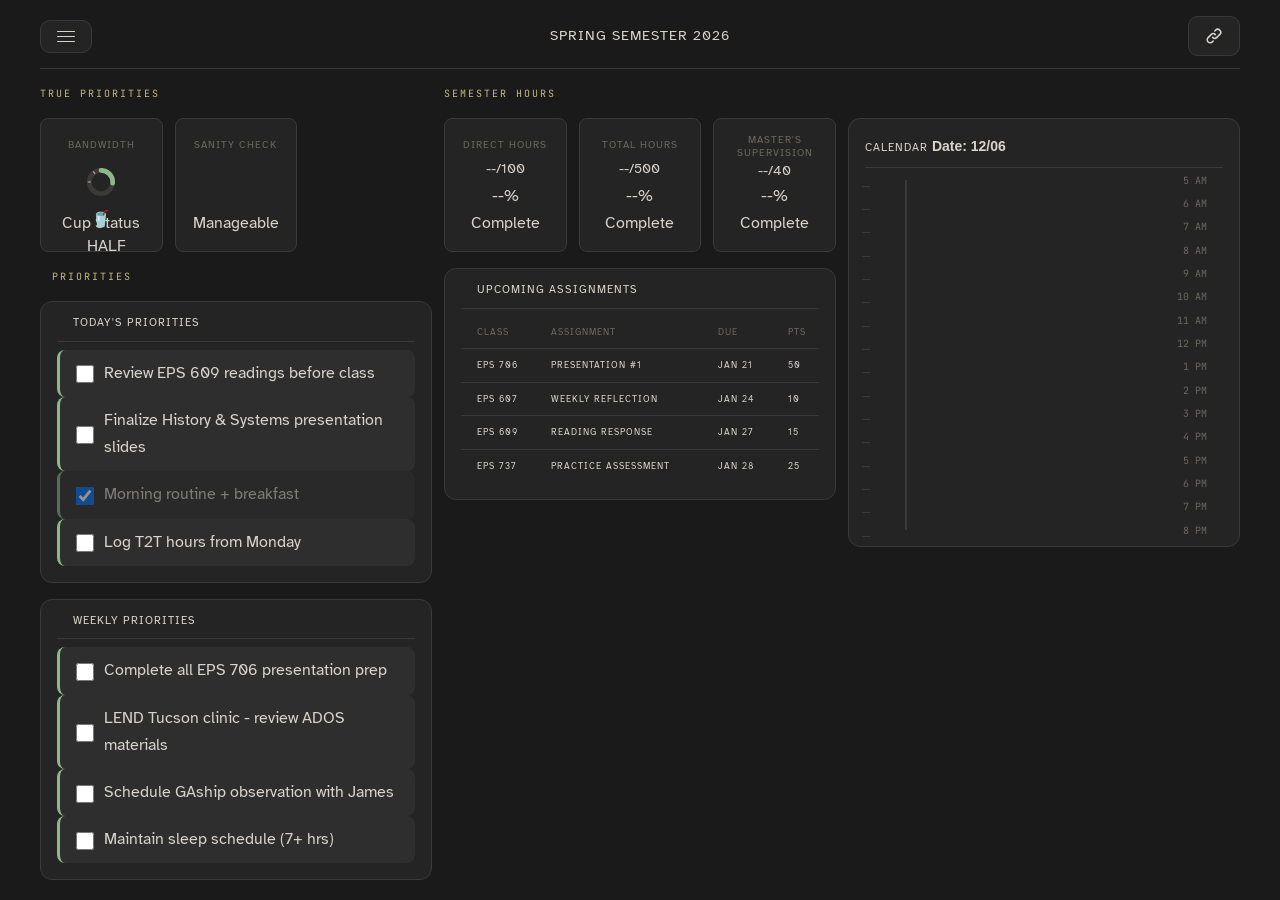
==== commit fcaf31cc: "Fix grid class mismatch - align HTML with CSS selectors" ====
--- a/index.html
+++ b/index.html
@@ -70,10 +70,16 @@
     <div id="overview" class="view-panel active">
       <div class="overview-grid">
 
+        <!-- ROW 1: Labels -->
         <div class="grid-priorities-label">
           <div class="priorities-label">True Priorities</div>
         </div>
 
+        <div class="grid-hours-label">
+          <div class="priorities-label">Semester Hours</div>
+        </div>
+
+        <!-- ROW 2: Cards -->
         <div class="grid-priorities-cards">
           <div class="stat-card">
             <div class="stat-label">Bandwidth</div>
@@ -107,11 +113,7 @@
           </div>
         </div>
 
-        <div class="grid-semester-hours-label">
-          <div class="semester-hours-label">Semester Hours</div>
-        </div>
-
-        <div class="grid-semester-hours-cards">
+        <div class="grid-hours-cards">
           <div class="stat-card">
             <div class="stat-label">Direct Hours</div>
             <div class="stat-value" id="directHoursValue">--/100</div>
@@ -131,101 +133,8 @@
           </div>
         </div>
 
-        <div class="grid-priorities">
-          <div class="section today-priorities">
-            <div class="section-header">
-              <span class="section-title">Today's Priorities</span>
-            </div>
-            <div class="priorities-list">
-              <div class="priority-item">
-                <input type="checkbox" id="p1" class="priority-checkbox">
-                <label for="p1">Review EPS 609 readings before class</label>
-              </div>
-              <div class="priority-item">
-                <input type="checkbox" id="p2" class="priority-checkbox">
-                <label for="p2">Finalize History & Systems presentation slides</label>
-              </div>
-              <div class="priority-item completed">
-                <input type="checkbox" id="p3" class="priority-checkbox" checked>
-                <label for="p3">Morning routine + breakfast</label>
-              </div>
-              <div class="priority-item">
-                <input type="checkbox" id="p4" class="priority-checkbox">
-                <label for="p4">Log T2T hours from Monday</label>
-              </div>
-            </div>
-          </div>
-
-          <div class="section weekly-priorities">
-            <div class="section-header">
-              <span class="section-title">Weekly Priorities</span>
-            </div>
-            <div class="priorities-list">
-              <div class="priority-item">
-                <input type="checkbox" id="w1" class="priority-checkbox">
-                <label for="w1">Complete all EPS 706 presentation prep</label>
-              </div>
-              <div class="priority-item">
-                <input type="checkbox" id="w2" class="priority-checkbox">
-                <label for="w2">LEND Tucson clinic - review ADOS materials</label>
-              </div>
-              <div class="priority-item">
-                <input type="checkbox" id="w3" class="priority-checkbox">
-                <label for="w3">Schedule GAship observation with James</label>
-              </div>
-              <div class="priority-item">
-                <input type="checkbox" id="w4" class="priority-checkbox">
-                <label for="w4">Maintain sleep schedule (7+ hrs)</label>
-              </div>
-            </div>
-          </div>
-        </div>
-
-        <div class="grid-assignments">
-          <div class="section upcoming-assignments">
-            <div class="section-header">
-              <span class="section-title">Upcoming Assignments</span>
-            </div>
-            <table class="assignments-table">
-              <thead>
-                <tr>
-                  <th>Class</th>
-                  <th>Assignment</th>
-                  <th>Due</th>
-                  <th>Pts</th>
-                </tr>
-              </thead>
-              <tbody>
-                <tr>
-                  <td>EPS 706</td>
-                  <td>Presentation #1</td>
-                  <td>Jan 21</td>
-                  <td>50</td>
-                </tr>
-                <tr>
-                  <td>EPS 607</td>
-                  <td>Weekly Reflection</td>
-                  <td>Jan 24</td>
-                  <td>10</td>
-                </tr>
-                <tr>
-                  <td>EPS 609</td>
-                  <td>Reading Response</td>
-                  <td>Jan 27</td>
-                  <td>15</td>
-                </tr>
-                <tr>
-                  <td>EPS 737</td>
-                  <td>Practice Assessment</td>
-                  <td>Jan 28</td>
-                  <td>25</td>
-                </tr>
-              </tbody>
-            </table>
-          </div>
-        </div>
-
-        <div class="grid-calendar">
+        <!-- CALENDAR spans rows 2-5 -->
+        <div class="grid-today-schedule">
           <div class="section today-schedule">
             <div class="schedule-header">
               <span class="section-title">Calendar</span>
@@ -262,6 +171,110 @@
           </div>
         </div>
 
+        <!-- ROW 3: Priorities Section Label -->
+        <div class="grid-priorities-section-label">
+          <div class="priorities-section-label">Priorities</div>
+        </div>
+
+        <!-- ROW 3-4: Upcoming Assignments -->
+        <div class="grid-upcoming">
+          <div class="section upcoming-assignments">
+            <div class="section-header">
+              <span class="section-title">Upcoming Assignments</span>
+            </div>
+            <table class="assignments-table">
+              <thead>
+                <tr>
+                  <th>Class</th>
+                  <th>Assignment</th>
+                  <th>Due</th>
+                  <th>Pts</th>
+                </tr>
+              </thead>
+              <tbody>
+                <tr>
+                  <td>EPS 706</td>
+                  <td>Presentation #1</td>
+                  <td>Jan 21</td>
+                  <td>50</td>
+                </tr>
+                <tr>
+                  <td>EPS 607</td>
+                  <td>Weekly Reflection</td>
+                  <td>Jan 24</td>
+                  <td>10</td>
+                </tr>
+                <tr>
+                  <td>EPS 609</td>
+                  <td>Reading Response</td>
+                  <td>Jan 27</td>
+                  <td>15</td>
+                </tr>
+                <tr>
+                  <td>EPS 737</td>
+                  <td>Practice Assessment</td>
+                  <td>Jan 28</td>
+                  <td>25</td>
+                </tr>
+              </tbody>
+            </table>
+          </div>
+        </div>
+
+        <!-- ROW 4: Today's Priorities -->
+        <div class="grid-today-priorities">
+          <div class="section today-priorities">
+            <div class="section-header">
+              <span class="section-title">Today's Priorities</span>
+            </div>
+            <div class="priorities-list">
+              <div class="priority-item">
+                <input type="checkbox" id="p1" class="priority-checkbox">
+                <label for="p1">Review EPS 609 readings before class</label>
+              </div>
+              <div class="priority-item">
+                <input type="checkbox" id="p2" class="priority-checkbox">
+                <label for="p2">Finalize History & Systems presentation slides</label>
+              </div>
+              <div class="priority-item completed">
+                <input type="checkbox" id="p3" class="priority-checkbox" checked>
+                <label for="p3">Morning routine + breakfast</label>
+              </div>
+              <div class="priority-item">
+                <input type="checkbox" id="p4" class="priority-checkbox">
+                <label for="p4">Log T2T hours from Monday</label>
+              </div>
+            </div>
+          </div>
+        </div>
+
+        <!-- ROW 5: Weekly Priorities -->
+        <div class="grid-weekly">
+          <div class="section weekly-priorities">
+            <div class="section-header">
+              <span class="section-title">Weekly Priorities</span>
+            </div>
+            <div class="priorities-list">
+              <div class="priority-item">
+                <input type="checkbox" id="w1" class="priority-checkbox">
+                <label for="w1">Complete all EPS 706 presentation prep</label>
+              </div>
+              <div class="priority-item">
+                <input type="checkbox" id="w2" class="priority-checkbox">
+                <label for="w2">LEND Tucson clinic - review ADOS materials</label>
+              </div>
+              <div class="priority-item">
+                <input type="checkbox" id="w3" class="priority-checkbox">
+                <label for="w3">Schedule GAship observation with James</label>
+              </div>
+              <div class="priority-item">
+                <input type="checkbox" id="w4" class="priority-checkbox">
+                <label for="w4">Maintain sleep schedule (7+ hrs)</label>
+              </div>
+            </div>
+          </div>
+        </div>
+
       </div>
     </div>
 
--- a/css/base.css
+++ b/css/base.css
@@ -20,7 +20,7 @@
 .container {
   max-width: 100%;
   margin: 0 auto;
-  padding: 24px 40px;
+  padding: 16px 40px;
   min-height: 100vh;
   position: relative;
 }
@@ -39,8 +39,8 @@
   display: flex;
   justify-content: space-between;
   align-items: center;
-  margin-bottom: 24px;
-  padding-bottom: 16px;
+  margin-bottom: 16px;
+  padding-bottom: 12px;
   border-bottom: 1px solid var(--border-color);
 }
 
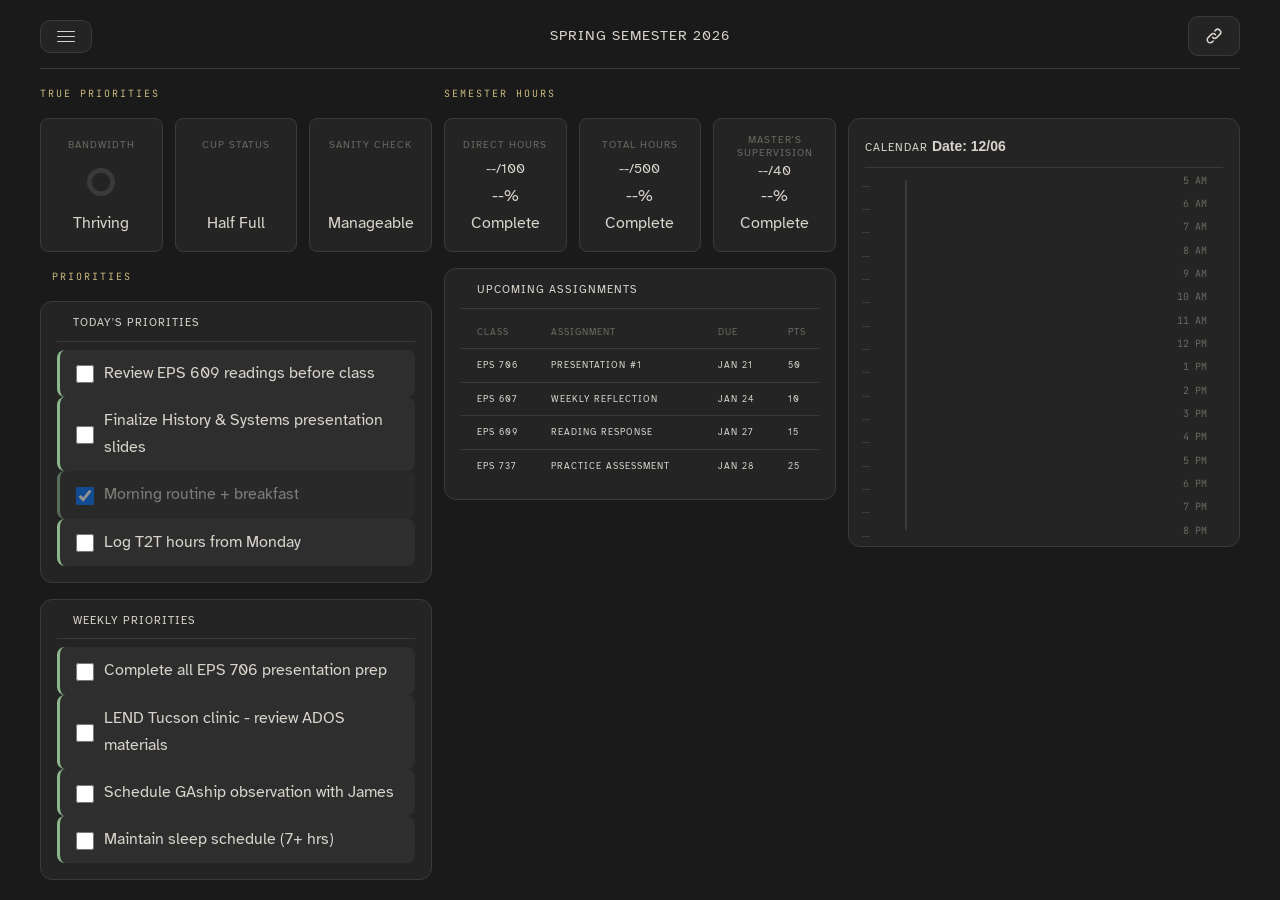
==== commit 49dc8bae: "Add files via upload" ====
--- a/index.html
+++ b/index.html
@@ -79,27 +79,37 @@
           <div class="priorities-label">Semester Hours</div>
         </div>
 
-        <!-- ROW 2: Cards -->
+        <!-- ROW 2: True Priorities Cards (3 cards) -->
         <div class="grid-priorities-cards">
+          <!-- Card 1: Bandwidth (donut) -->
           <div class="stat-card">
             <div class="stat-label">Bandwidth</div>
             <div class="stat-content">
-              <div class="bandwidth-donut">
+              <div class="bandwidth-donut" id="bandwidthDonut">
                 <svg viewBox="0 0 36 36">
                   <circle class="donut-bg" cx="18" cy="18" r="15"></circle>
-                  <circle class="donut-fill low" cx="18" cy="18" r="15" stroke-dasharray="25, 100"></circle>
-                  <line class="donut-tick-yellow" x1="18" y1="1" x2="18" y2="5" transform="rotate(0, 18, 18)"></line>
-                  <line class="donut-tick-red" x1="18" y1="1" x2="18" y2="5" transform="rotate(54, 18, 18)"></line>
+                  <circle class="donut-fill" id="bandwidthRing" cx="18" cy="18" r="15" stroke-dasharray="75, 100"></circle>
                 </svg>
-                <div class="donut-center" id="bandwidthCenter">
-                  <span class="cup-icon">🥤</span>
-                  <span class="cup-status">HALF FULL</span>
-                </div>
-              </div>
-            </div>
-            <div class="stat-sublabel">Cup Status</div>
-          </div>
-
+              </div>
+            </div>
+            <div class="stat-sublabel" id="bandwidthStatus">Thriving</div>
+          </div>
+
+          <!-- Card 2: Cup Status -->
+          <div class="stat-card">
+            <div class="stat-label">Cup Status</div>
+            <div class="stat-content">
+              <div class="cup-visual" id="cupVisual">
+                <svg viewBox="0 0 40 50" class="cup-icon-svg">
+                  <rect x="5" y="10" width="30" height="35" rx="3" fill="none" stroke="var(--text-muted)" stroke-width="2"/>
+                  <rect id="cupFill" x="7" y="27" width="26" height="16" rx="2" fill="var(--accent-sage)"/>
+                </svg>
+              </div>
+            </div>
+            <div class="stat-sublabel" id="cupStatus">Half Full</div>
+          </div>
+
+          <!-- Card 3: Sanity Check -->
           <div class="stat-card">
             <div class="stat-label">Sanity Check</div>
             <div class="stat-content">
@@ -113,6 +123,7 @@
           </div>
         </div>
 
+        <!-- ROW 2: Semester Hours Cards (3 cards) -->
         <div class="grid-hours-cards">
           <div class="stat-card">
             <div class="stat-label">Direct Hours</div>
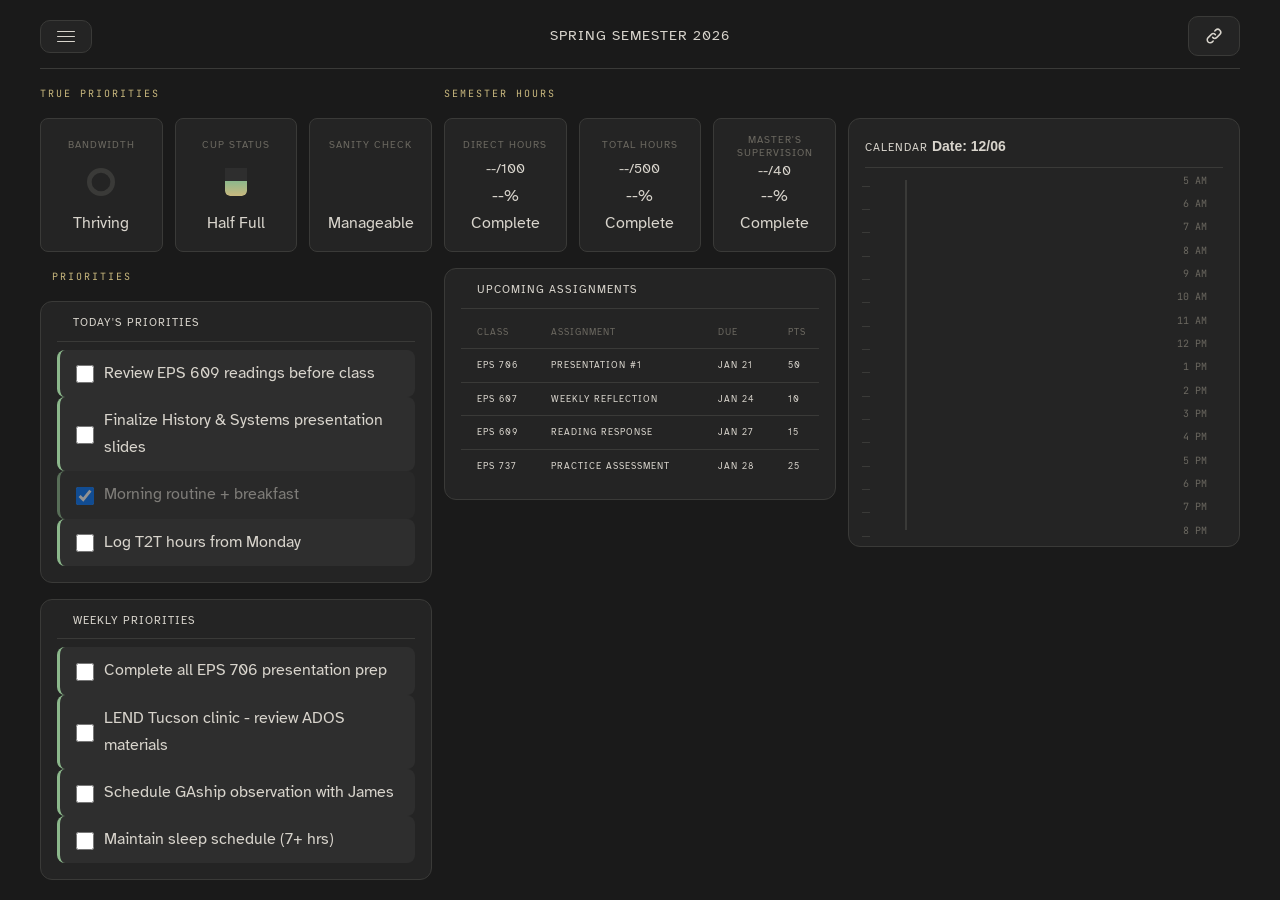
==== commit b648c3ee: "Rename index-1.html to index.html" ====
--- a/index.html
+++ b/index.html
@@ -99,11 +99,10 @@
           <div class="stat-card">
             <div class="stat-label">Cup Status</div>
             <div class="stat-content">
-              <div class="cup-visual" id="cupVisual">
-                <svg viewBox="0 0 40 50" class="cup-icon-svg">
-                  <rect x="5" y="10" width="30" height="35" rx="3" fill="none" stroke="var(--text-muted)" stroke-width="2"/>
-                  <rect id="cupFill" x="7" y="27" width="26" height="16" rx="2" fill="var(--accent-sage)"/>
-                </svg>
+              <div class="cup-container">
+                <div class="cup-graphic">
+                  <div class="cup-fill medium" id="cupFill"></div>
+                </div>
               </div>
             </div>
             <div class="stat-sublabel" id="cupStatus">Half Full</div>
--- a/css/grid.css
+++ b/css/grid.css
@@ -1,28 +1,56 @@
 /* ==============================================
-   GRID LAYOUT - 12-Column System
+   OVERVIEW GRID LAYOUT - 12-Column System
    
-   LAYOUT (nav is now OUTSIDE grid):
+   ⚠️  SCOPED TO #overview ONLY
+   These styles only affect the Overview panel.
+   Other panels can safely use their own layouts.
+   
+   LAYOUT:
    ┌─────────────────┬─────────────────┬─────────────────┐
    │ Row 1:          │ Row 1:          │ Row 1:          │
-   │ Priorities Lbl  │ Hours Label     │ Calendar + Date │
-   │ (cols 1-4)      │ (cols 5-8)      │ (cols 9-12)     │
+   │ Priorities Lbl  │ Hours Label     │ (empty)         │
+   │ (cols 1-4)      │ (cols 5-8)      │                 │
    ├─────────────────┼─────────────────┼─────────────────┤
    │ Row 2:          │ Row 2:          │ Calendar        │
-   │ Priorities Crds │ Hours Cards     │ (cols 9-12)     │
+   │ 3 Priority Crds │ 3 Hours Cards   │ (cols 9-12)     │
    │ (cols 1-4)      │ (cols 5-8)      │ rows 2-5        │
    ├─────────────────┼─────────────────┤                 │
    │ Row 3:          │ Row 3-4:        │                 │
    │ PRIORITIES Lbl  │ Upcoming        │                 │
-   ├─────────────────┤ (cols 5-8)      │                 │
-   │ Row 4:          │                 │                 │
+   ├─────────────────┤ Assignments     │                 │
+   │ Row 4:          │ (cols 5-8)      │                 │
    │ Today's Prior.  │                 │                 │
    ├─────────────────┼─────────────────┼─────────────────┤
    │ Row 5:          │                 │                 │
    │ Weekly Prior.   │                 │                 │
    └─────────────────┴─────────────────┴─────────────────┘
+
+   ⚠️  REQUIRED HTML CLASSES (must match index.html)
+   ───────────────────────────────────────────────────────
+   Class Name                     │ Grid Position
+   ───────────────────────────────────────────────────────
+   .grid-priorities-label         │ Row 1, cols 1-4
+   .grid-hours-label              │ Row 1, cols 5-8
+   .grid-priorities-cards         │ Row 2, cols 1-4  (3 cards)
+   .grid-hours-cards              │ Row 2, cols 5-8  (3 cards)
+   .grid-today-schedule           │ Rows 2-5, cols 9-12
+   .grid-priorities-section-label │ Row 3, cols 1-4
+   .grid-upcoming                 │ Rows 3-4, cols 5-8
+   .grid-today-priorities         │ Row 4, cols 1-4
+   .grid-weekly                   │ Row 5, cols 1-4
+   ───────────────────────────────────────────────────────
+   
+   ⚠️  If editing class names, update BOTH:
+       - This file (css/grid.css)
+       - index.html (the #overview section)
    ============================================== */
 
-.overview-grid {
+
+/* ==============================================
+   MAIN GRID CONTAINER
+   ============================================== */
+
+#overview .overview-grid {
   display: grid;
   grid-template-columns: repeat(12, 1fr);
   grid-template-rows: auto auto auto auto auto;
@@ -30,34 +58,29 @@
   row-gap: 16px;
 }
 
-/* ROW 1: Labels */
-.grid-priorities-label { 
+
+/* ==============================================
+   ROW 1: Section Labels
+   ============================================== */
+
+#overview .grid-priorities-label { 
   grid-column: 1 / 5; 
   grid-row: 1; 
   align-self: center; 
 }
 
-.grid-hours-label { 
+#overview .grid-hours-label { 
   grid-column: 5 / 9; 
   grid-row: 1; 
   align-self: center; 
 }
 
-.grid-calendar-label { 
-  grid-column: 9 / 12; 
-  grid-row: 1; 
-  align-self: center; 
-}
 
-.grid-date-label { 
-  grid-column: 12 / 13; 
-  grid-row: 1; 
-  align-self: center; 
-  justify-self: end; 
-}
+/* ==============================================
+   ROW 2: Stat Cards (3 cards each)
+   ============================================== */
 
-/* ROW 2: Cards */
-.grid-priorities-cards { 
+#overview .grid-priorities-cards { 
   grid-column: 1 / 5; 
   grid-row: 2; 
   display: grid; 
@@ -65,7 +88,7 @@
   gap: 12px; 
 }
 
-.grid-hours-cards { 
+#overview .grid-hours-cards { 
   grid-column: 5 / 9; 
   grid-row: 2; 
   display: grid; 
@@ -73,33 +96,53 @@
   gap: 12px; 
 }
 
-/* CALENDAR spans rows 2-5 */
-.grid-today-schedule { 
+
+/* ==============================================
+   CALENDAR: Spans rows 2-5, right column
+   ============================================== */
+
+#overview .grid-today-schedule { 
   grid-column: 9 / 13; 
   grid-row: 2 / 6;
 }
 
-/* ROW 3: Priorities Section Label */
-.grid-priorities-section-label { 
+
+/* ==============================================
+   ROW 3: Priorities Section Label
+   ============================================== */
+
+#overview .grid-priorities-section-label { 
   grid-column: 1 / 5; 
   grid-row: 3; 
   align-self: center; 
 }
 
-/* ROW 3-4: Upcoming Assignments */
-.grid-upcoming { 
+
+/* ==============================================
+   ROWS 3-4: Upcoming Assignments
+   ============================================== */
+
+#overview .grid-upcoming { 
   grid-column: 5 / 9; 
   grid-row: 3 / 5; 
 }
 
-/* ROW 4: Today's Priorities */
-.grid-today-priorities { 
+
+/* ==============================================
+   ROW 4: Today's Priorities
+   ============================================== */
+
+#overview .grid-today-priorities { 
   grid-column: 1 / 5; 
   grid-row: 4; 
 }
 
-/* ROW 5: Weekly Priorities */
-.grid-weekly { 
+
+/* ==============================================
+   ROW 5: Weekly Priorities
+   ============================================== */
+
+#overview .grid-weekly { 
   grid-column: 1 / 5; 
   grid-row: 5; 
 }
